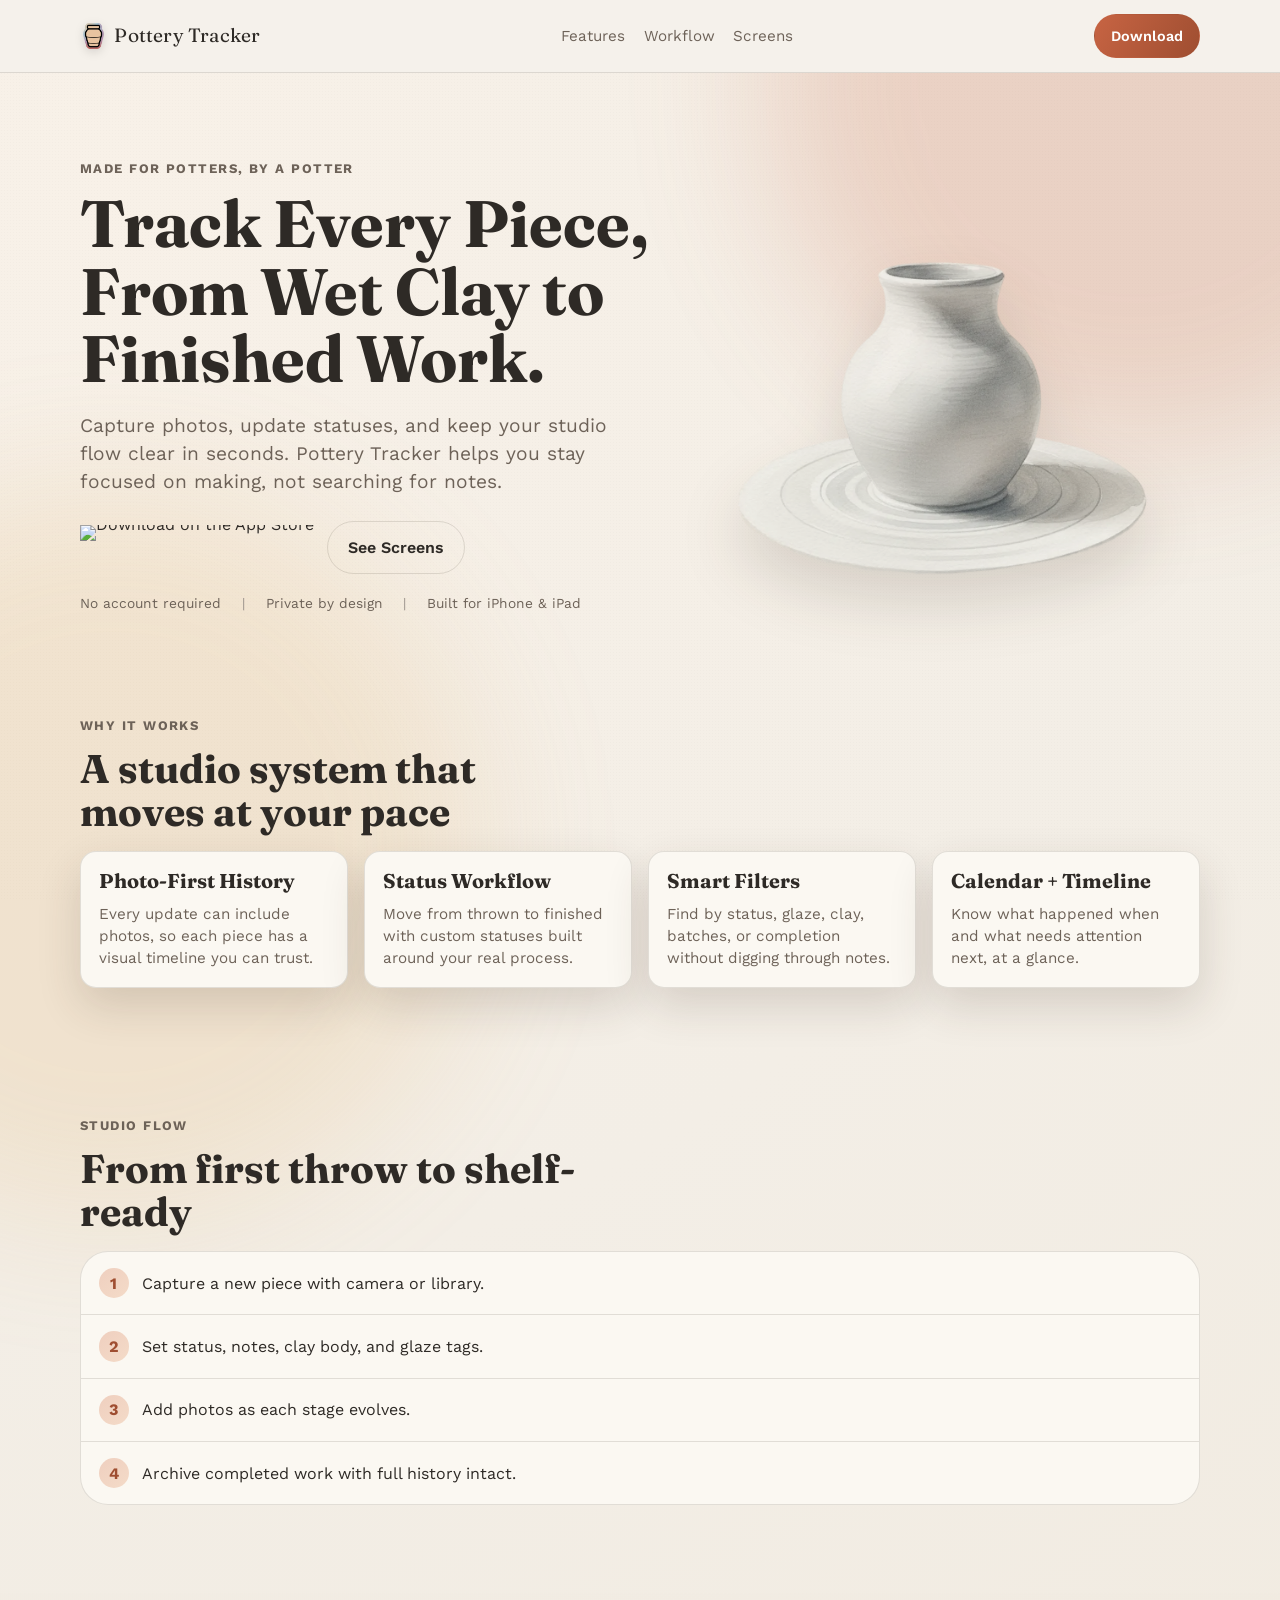
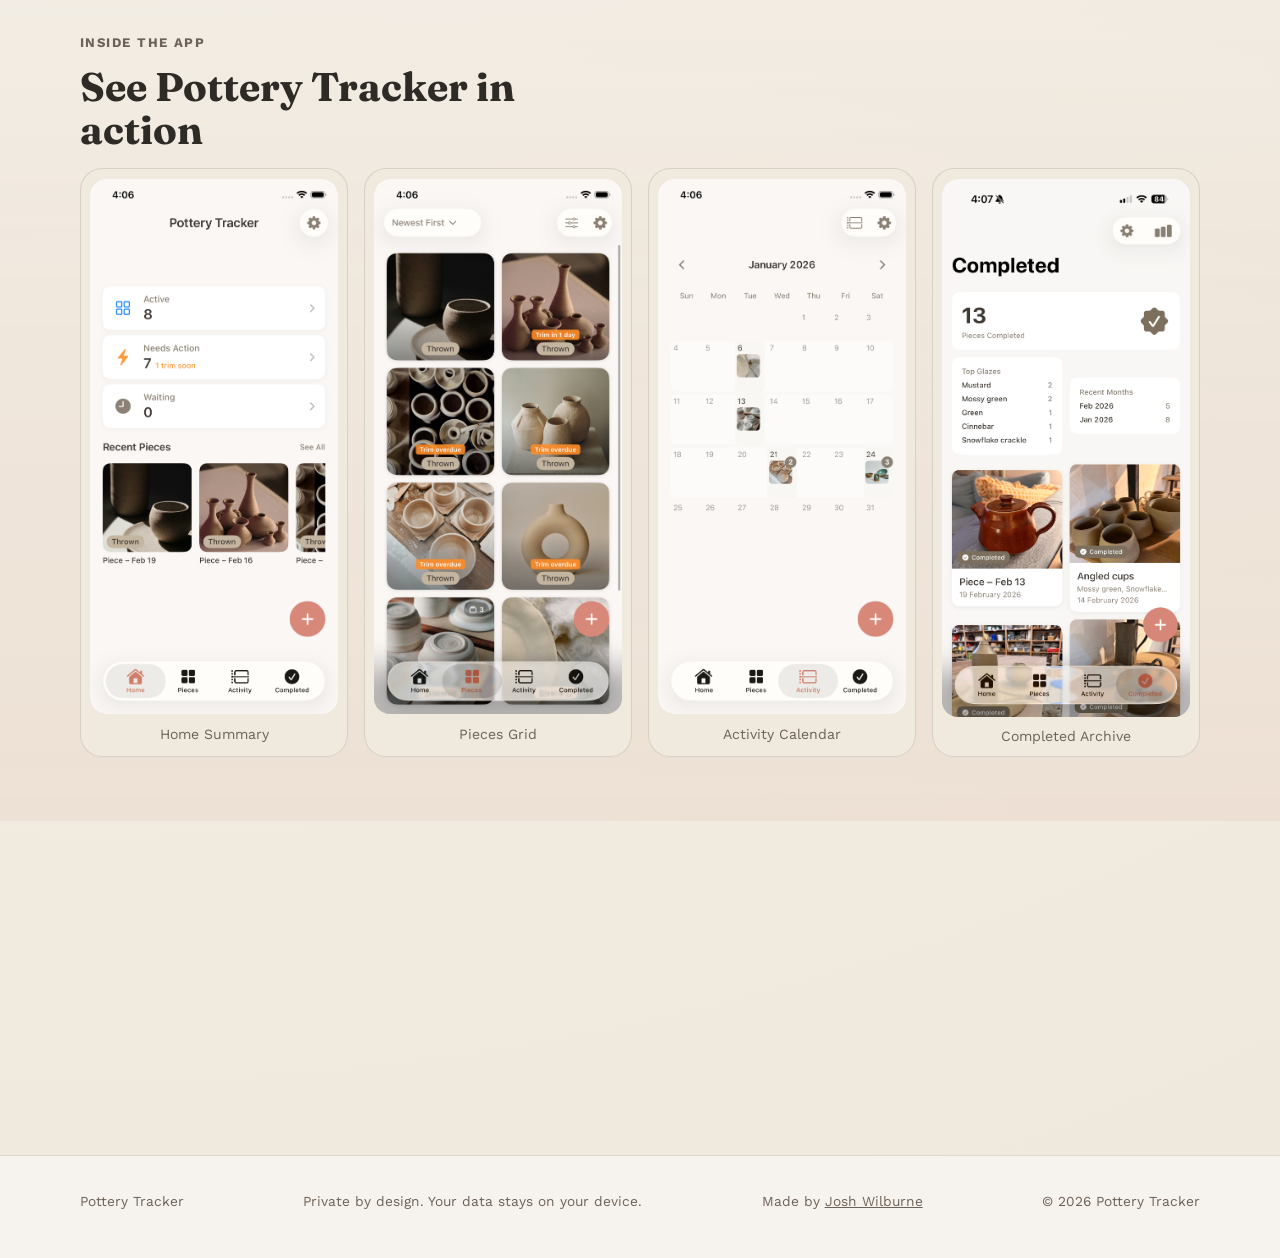
==== marketing/index.html @ 013b1732 "Update hero image to updated pottery header asset" ====
<!DOCTYPE html>
<html lang="en">
<head>
  <meta charset="UTF-8" />
  <meta name="viewport" content="width=device-width, initial-scale=1.0" />
  <meta name="description" content="Pottery Tracker helps ceramic artists track every piece from throw to finished with photos, statuses, and studio-ready organization." />
  <title>Pottery Tracker | The Ceramic Workflow App</title>
  <link rel="preconnect" href="https://fonts.googleapis.com" />
  <link rel="preconnect" href="https://fonts.gstatic.com" crossorigin />
  <link href="https://fonts.googleapis.com/css2?family=Fraunces:opsz,wght@9..144,500;9..144,700&family=Work+Sans:wght@400;500;600;700&display=swap" rel="stylesheet" />
  <link rel="stylesheet" href="styles.css" />
</head>
<body>
  <div class="bg-noise" aria-hidden="true"></div>
  <div class="bg-glow bg-glow-a" aria-hidden="true"></div>
  <div class="bg-glow bg-glow-b" aria-hidden="true"></div>

  <header class="site-header">
    <div class="container header-inner">
      <a href="#top" class="logo">
        <img src="logo.png" alt="Pottery Tracker logo" width="599" height="743" />
        <span>Pottery Tracker</span>
      </a>
      <nav class="header-nav" aria-label="Primary">
        <a href="#features">Features</a>
        <a href="#workflow">Workflow</a>
        <a href="#screens">Screens</a>
      </nav>
      <a href="https://apps.apple.com/us/app/pottery-tracker/id6758213839" class="btn btn-sm" target="_blank" rel="noopener">Download</a>
    </div>
  </header>

  <main id="top">
    <section class="hero container reveal">
      <div class="hero-layout">
        <div class="hero-copy-wrap">
          <p class="eyebrow">Made for potters, by a potter</p>
          <h1>Track Every Piece, From Wet Clay to Finished Work.</h1>
          <p class="hero-copy">
            Capture photos, update statuses, and keep your studio flow clear in seconds.
            Pottery Tracker helps you stay focused on making, not searching for notes.
          </p>
          <div class="hero-actions">
            <a href="https://apps.apple.com/us/app/pottery-tracker/id6758213839" class="app-store-link app-store-link-hero" target="_blank" rel="noopener" aria-label="Download on the App Store">
              <img class="app-store-badge" src="https://developer.apple.com/assets/elements/badges/download-on-the-app-store.svg" alt="Download on the App Store" />
            </a>
            <a href="#screens" class="btn btn-ghost">See Screens</a>
          </div>
          <div class="hero-pills" role="list" aria-label="Key benefits">
            <span role="listitem">No account required</span>
            <span role="listitem">Private by design</span>
            <span role="listitem">Built for iPhone & iPad</span>
          </div>
        </div>
        <figure class="hero-art" aria-hidden="true">
          <img src="pottery header image_updated@2x.png" alt="" width="1230" height="1104" />
        </figure>
      </div>
    </section>

    <section id="features" class="container section reveal">
      <div class="section-head">
        <p class="eyebrow">Why it works</p>
        <h2>A studio system that moves at your pace</h2>
      </div>
      <div class="feature-grid">
        <article class="card">
          <h3>Photo-First History</h3>
          <p>Every update can include photos, so each piece has a visual timeline you can trust.</p>
        </article>
        <article class="card">
          <h3>Status Workflow</h3>
          <p>Move from thrown to finished with custom statuses built around your real process.</p>
        </article>
        <article class="card">
          <h3>Smart Filters</h3>
          <p>Find by status, glaze, clay, batches, or completion without digging through notes.</p>
        </article>
        <article class="card">
          <h3>Calendar + Timeline</h3>
          <p>Know what happened when and what needs attention next, at a glance.</p>
        </article>
      </div>
    </section>

    <section id="workflow" class="container section reveal">
      <div class="section-head">
        <p class="eyebrow">Studio flow</p>
        <h2>From first throw to shelf-ready</h2>
      </div>
      <ol class="workflow" aria-label="Typical workflow stages">
        <li><span>1</span>Capture a new piece with camera or library.</li>
        <li><span>2</span>Set status, notes, clay body, and glaze tags.</li>
        <li><span>3</span>Add photos as each stage evolves.</li>
        <li><span>4</span>Archive completed work with full history intact.</li>
      </ol>
    </section>

    <section id="screens" class="section section-screens reveal">
      <div class="container">
        <div class="section-head">
          <p class="eyebrow">Inside the app</p>
          <h2>See Pottery Tracker in action</h2>
        </div>
        <div class="screen-grid">
          <figure class="screen-card">
            <img src="screenshots/screenshot-home-summary.png" alt="Home dashboard with active pieces, needs action, and recent pieces" width="390" height="844" onerror="this.src='screenshots/placeholder.svg';this.alt='Home summary screenshot placeholder';" />
            <figcaption>Home Summary</figcaption>
          </figure>
          <figure class="screen-card">
            <img src="screenshots/screenshot-pieces-grid.png" alt="Pieces gallery with sort controls, trim urgency labels, and status badges" width="390" height="844" onerror="this.src='screenshots/placeholder.svg';this.alt='Pieces grid screenshot placeholder';" />
            <figcaption>Pieces Grid</figcaption>
          </figure>
          <figure class="screen-card">
            <img src="screenshots/screenshot-activity-calendar.png" alt="Activity month calendar showing daily piece thumbnails and counts" width="390" height="844" onerror="this.src='screenshots/placeholder.svg';this.alt='Activity calendar screenshot placeholder';" />
            <figcaption>Activity Calendar</figcaption>
          </figure>
          <figure class="screen-card">
            <img src="screenshots/screenshot-completed-grid.png" alt="Completed tab with glaze stats and finished-piece archive grid" width="390" height="844" onerror="this.src='screenshots/placeholder.svg';this.alt='Completed grid screenshot placeholder';" />
            <figcaption>Completed Archive</figcaption>
          </figure>
        </div>
      </div>
    </section>

    <section class="container section cta reveal">
      <h2>Track your next studio visit with less stress.</h2>
      <p>Pottery Tracker keeps your process organized so your attention stays on making better work.</p>
      <a href="https://apps.apple.com/us/app/pottery-tracker/id6758213839" class="btn" target="_blank" rel="noopener">Download on the App Store</a>
    </section>
  </main>

  <footer class="site-footer">
    <div class="container footer-inner">
      <p>Pottery Tracker</p>
      <p>Private by design. Your data stays on your device.</p>
      <p>Made by <a href="https://josh.computer" target="_blank" rel="noopener">Josh Wilburne</a></p>
      <p>© <span id="year"></span> Pottery Tracker</p>
    </div>
  </footer>

  <script>
    document.getElementById("year").textContent = new Date().getFullYear();

    const observer = new IntersectionObserver((entries) => {
      entries.forEach((entry) => {
        if (entry.isIntersecting) {
          entry.target.classList.add("reveal-in");
          observer.unobserve(entry.target);
        }
      });
    }, { threshold: 0.15 });

    document.querySelectorAll(".reveal").forEach((el) => observer.observe(el));
  </script>
</body>
</html>
---- marketing/styles.css ----
:root {
  --bg: #f3eee6;
  --ink: #2e2a26;
  --ink-muted: #6d6258;
  --card: #fbf7f1;
  --line: rgba(68, 56, 45, 0.14);
  --brand: #c76443;
  --brand-deep: #9f4e31;
  --brand-soft: #efcfbf;
  --highlight: #dca95c;

  --radius-sm: 10px;
  --radius-md: 16px;
  --radius-lg: 28px;
  --shadow: 0 18px 44px rgba(62, 43, 29, 0.16);

  --font-head: "Fraunces", Georgia, serif;
  --font-body: "Work Sans", "Avenir Next", Avenir, sans-serif;
}

* {
  box-sizing: border-box;
}

html,
body {
  margin: 0;
  padding: 0;
}

body {
  font-family: var(--font-body);
  color: var(--ink);
  background: radial-gradient(circle at 8% 6%, #f8f1e8 0%, var(--bg) 38%, #efe8dc 100%);
  line-height: 1.45;
  overflow-x: hidden;
}

img {
  max-width: 100%;
  display: block;
}

a {
  color: inherit;
}

.container {
  width: min(1120px, calc(100% - 2.5rem));
  margin: 0 auto;
}

.bg-noise {
  position: fixed;
  inset: 0;
  pointer-events: none;
  opacity: 0.12;
  background-image: radial-gradient(rgba(31, 23, 16, 0.12) 0.6px, transparent 0.6px);
  background-size: 3px 3px;
  z-index: -3;
}

.bg-glow {
  position: fixed;
  width: 46rem;
  height: 46rem;
  border-radius: 999px;
  filter: blur(72px);
  opacity: 0.5;
  pointer-events: none;
  z-index: -2;
}

.bg-glow-a {
  top: -18rem;
  right: -14rem;
  background: color-mix(in srgb, var(--brand) 42%, transparent);
}

.bg-glow-b {
  bottom: -20rem;
  left: -16rem;
  background: color-mix(in srgb, var(--highlight) 35%, transparent);
}

.site-header {
  position: sticky;
  top: 0;
  z-index: 40;
  backdrop-filter: blur(8px);
  background: color-mix(in srgb, var(--bg) 80%, white 20%);
  border-bottom: 1px solid var(--line);
}

.header-inner {
  min-height: 4.5rem;
  display: flex;
  align-items: center;
  justify-content: space-between;
  gap: 1rem;
}

.logo {
  display: inline-flex;
  align-items: center;
  gap: 0.5rem;
  font-family: var(--font-head);
  font-size: 1.2rem;
  letter-spacing: 0.01em;
  text-decoration: none;
}

.logo img {
  width: 1.65rem;
  height: 1.65rem;
  object-fit: contain;
  filter: drop-shadow(0 3px 5px rgba(0, 0, 0, 0.12));
}

.logo span {
  line-height: 1;
}

.header-nav {
  display: flex;
  gap: 1.15rem;
  font-size: 0.95rem;
}

.header-nav a {
  text-decoration: none;
  color: var(--ink-muted);
}

.header-nav a:hover {
  color: var(--ink);
}

.btn {
  display: inline-flex;
  align-items: center;
  justify-content: center;
  padding: 0.88rem 1.25rem;
  border-radius: 999px;
  border: 1px solid transparent;
  background: linear-gradient(120deg, var(--brand) 0%, var(--brand-deep) 100%);
  color: #fff;
  text-decoration: none;
  font-weight: 600;
  transition: transform 0.2s ease, box-shadow 0.2s ease;
}

.btn:hover {
  transform: translateY(-2px);
  box-shadow: 0 12px 28px rgba(101, 46, 24, 0.3);
}

.btn-sm {
  padding: 0.64rem 1rem;
  font-size: 0.9rem;
}

.btn-ghost {
  background: transparent;
  color: var(--ink);
  border-color: var(--line);
}

.app-store-link {
  display: inline-flex;
  align-items: center;
  text-decoration: none;
  line-height: 0;
  transition: transform 0.2s ease;
}

.app-store-badge {
  display: block;
  width: auto;
  height: 46px;
}

.app-store-link-header .app-store-badge {
  height: 40px;
}

.app-store-link:hover {
  transform: translateY(-1px);
}

.hero {
  padding: 5rem 0 2rem;
}

.hero-layout {
  display: grid;
  grid-template-columns: minmax(0, 1fr) minmax(320px, 520px);
  gap: 2rem;
  align-items: center;
}

.hero-copy-wrap {
  min-width: 0;
}

.eyebrow {
  font-size: 0.82rem;
  font-weight: 700;
  letter-spacing: 0.11em;
  text-transform: uppercase;
  color: var(--ink-muted);
  margin: 0 0 0.75rem;
}

h1,
h2,
h3 {
  margin: 0;
}

.hero h1 {
  font-family: var(--font-head);
  font-size: clamp(2.2rem, 6vw, 4.1rem);
  line-height: 1.03;
  max-width: 16ch;
}

.hero-copy {
  margin: 1.2rem 0 0;
  max-width: 52ch;
  color: var(--ink-muted);
  font-size: clamp(1rem, 2.1vw, 1.2rem);
}

.hero-actions {
  display: flex;
  flex-wrap: wrap;
  gap: 0.8rem;
  margin-top: 1.6rem;
}

.hero-pills {
  display: flex;
  flex-wrap: wrap;
  gap: 1.3rem;
  margin-top: 1.2rem;
}

.hero-pills span {
  font-size: 0.86rem;
  color: var(--ink-muted);
  padding: 0;
}

.hero-pills span + span::before {
  content: "|";
  margin-right: 1.3rem;
  color: color-mix(in srgb, var(--ink-muted) 70%, white 30%);
}

.hero-art {
  margin: 0;
  display: grid;
  justify-items: end;
}

.hero-art img {
  width: 100%;
  max-width: 520px;
  height: auto;
  object-fit: contain;
  filter: drop-shadow(0 30px 30px rgba(43, 30, 20, 0.16));
}

.section {
  padding: 4rem 0;
}

.section-head {
  margin-bottom: 1.1rem;
}

.section-head h2 {
  font-family: var(--font-head);
  font-size: clamp(1.8rem, 4.7vw, 2.5rem);
  line-height: 1.08;
  max-width: 18ch;
}

.feature-grid {
  display: grid;
  grid-template-columns: repeat(4, minmax(0, 1fr));
  gap: 1rem;
}

.card {
  background: color-mix(in srgb, var(--card) 92%, white 8%);
  border: 1px solid var(--line);
  border-radius: var(--radius-md);
  padding: 1.1rem;
  box-shadow: var(--shadow);
  transition: transform 0.22s ease;
}

.card:hover {
  transform: translateY(-4px);
}

.card h3 {
  font-family: var(--font-head);
  font-size: 1.25rem;
  line-height: 1.2;
}

.card p {
  color: var(--ink-muted);
  margin: 0.62rem 0 0;
  font-size: 0.95rem;
}

.workflow {
  list-style: none;
  margin: 0;
  padding: 0;
  border: 1px solid var(--line);
  border-radius: var(--radius-lg);
  overflow: hidden;
  background: color-mix(in srgb, var(--card) 90%, white 10%);
}

.workflow li {
  display: flex;
  align-items: center;
  gap: 0.8rem;
  padding: 1rem 1.1rem;
  font-size: 1rem;
  border-bottom: 1px solid var(--line);
}

.workflow li:last-child {
  border-bottom: 0;
}

.workflow span {
  width: 1.9rem;
  height: 1.9rem;
  border-radius: 999px;
  display: grid;
  place-items: center;
  font-weight: 700;
  background: linear-gradient(140deg, var(--brand-soft), #f4dbc8);
  color: var(--brand-deep);
  flex: 0 0 auto;
}

.section-screens {
  background: linear-gradient(180deg, transparent 0%, rgba(199, 100, 67, 0.07) 100%);
}

.screen-grid {
  display: grid;
  grid-template-columns: repeat(4, minmax(0, 1fr));
  gap: 1rem;
}

.screen-card {
  margin: 0;
  border: 1px solid var(--line);
  border-radius: 22px;
  padding: 0.58rem;
  background: #efe9de;
}

.screen-card img {
  border-radius: 16px;
  width: 100%;
  height: auto;
  aspect-ratio: auto;
  object-fit: contain;
  background: #ddd2c3;
}

.screen-card figcaption {
  text-align: center;
  margin-top: 0.6rem;
  color: var(--ink-muted);
  font-size: 0.88rem;
}

.cta {
  text-align: center;
  padding-bottom: 5rem;
}

.cta h2 {
  font-family: var(--font-head);
  font-size: clamp(1.9rem, 4.6vw, 3rem);
  line-height: 1.08;
}

.cta p {
  max-width: 56ch;
  margin: 1rem auto 1.4rem;
  color: var(--ink-muted);
}

.site-footer {
  border-top: 1px solid var(--line);
  padding: 1.4rem 0 2rem;
  background: color-mix(in srgb, var(--bg) 74%, white 26%);
}

.footer-inner {
  display: flex;
  flex-wrap: wrap;
  gap: 0.8rem 1.4rem;
  justify-content: space-between;
  font-size: 0.86rem;
  color: var(--ink-muted);
}

.reveal {
  opacity: 0;
  transform: translateY(24px);
  transition: opacity 0.7s ease, transform 0.7s ease;
}

.reveal.reveal-in {
  opacity: 1;
  transform: translateY(0);
}

@media (max-width: 980px) {
  .hero-layout {
    grid-template-columns: 1fr;
    gap: 1.25rem;
  }

  .hero-art {
    justify-items: center;
  }

  .hero-art img {
    max-width: 380px;
  }

  .feature-grid,
  .screen-grid {
    grid-template-columns: repeat(2, minmax(0, 1fr));
  }
}

@media (max-width: 720px) {
  .container {
    width: min(1120px, calc(100% - 1.5rem));
  }

  .header-nav {
    display: none;
  }

  .logo {
    font-size: 1.05rem;
    gap: 0.42rem;
  }

  .logo img {
    width: 1.45rem;
    height: 1.45rem;
  }

  .app-store-link-header .app-store-badge {
    height: 36px;
  }

  .hero {
    padding-top: 3.1rem;
  }

  .section {
    padding: 3.2rem 0;
  }

  .feature-grid,
  .screen-grid {
    grid-template-columns: 1fr;
  }

  .screen-card {
    max-width: 320px;
    margin: 0 auto;
  }

  .footer-inner {
    flex-direction: column;
    gap: 0.3rem;
  }
}

@media (prefers-reduced-motion: reduce) {
  .reveal,
  .btn,
  .card {
    transition: none;
    transform: none;
  }
}
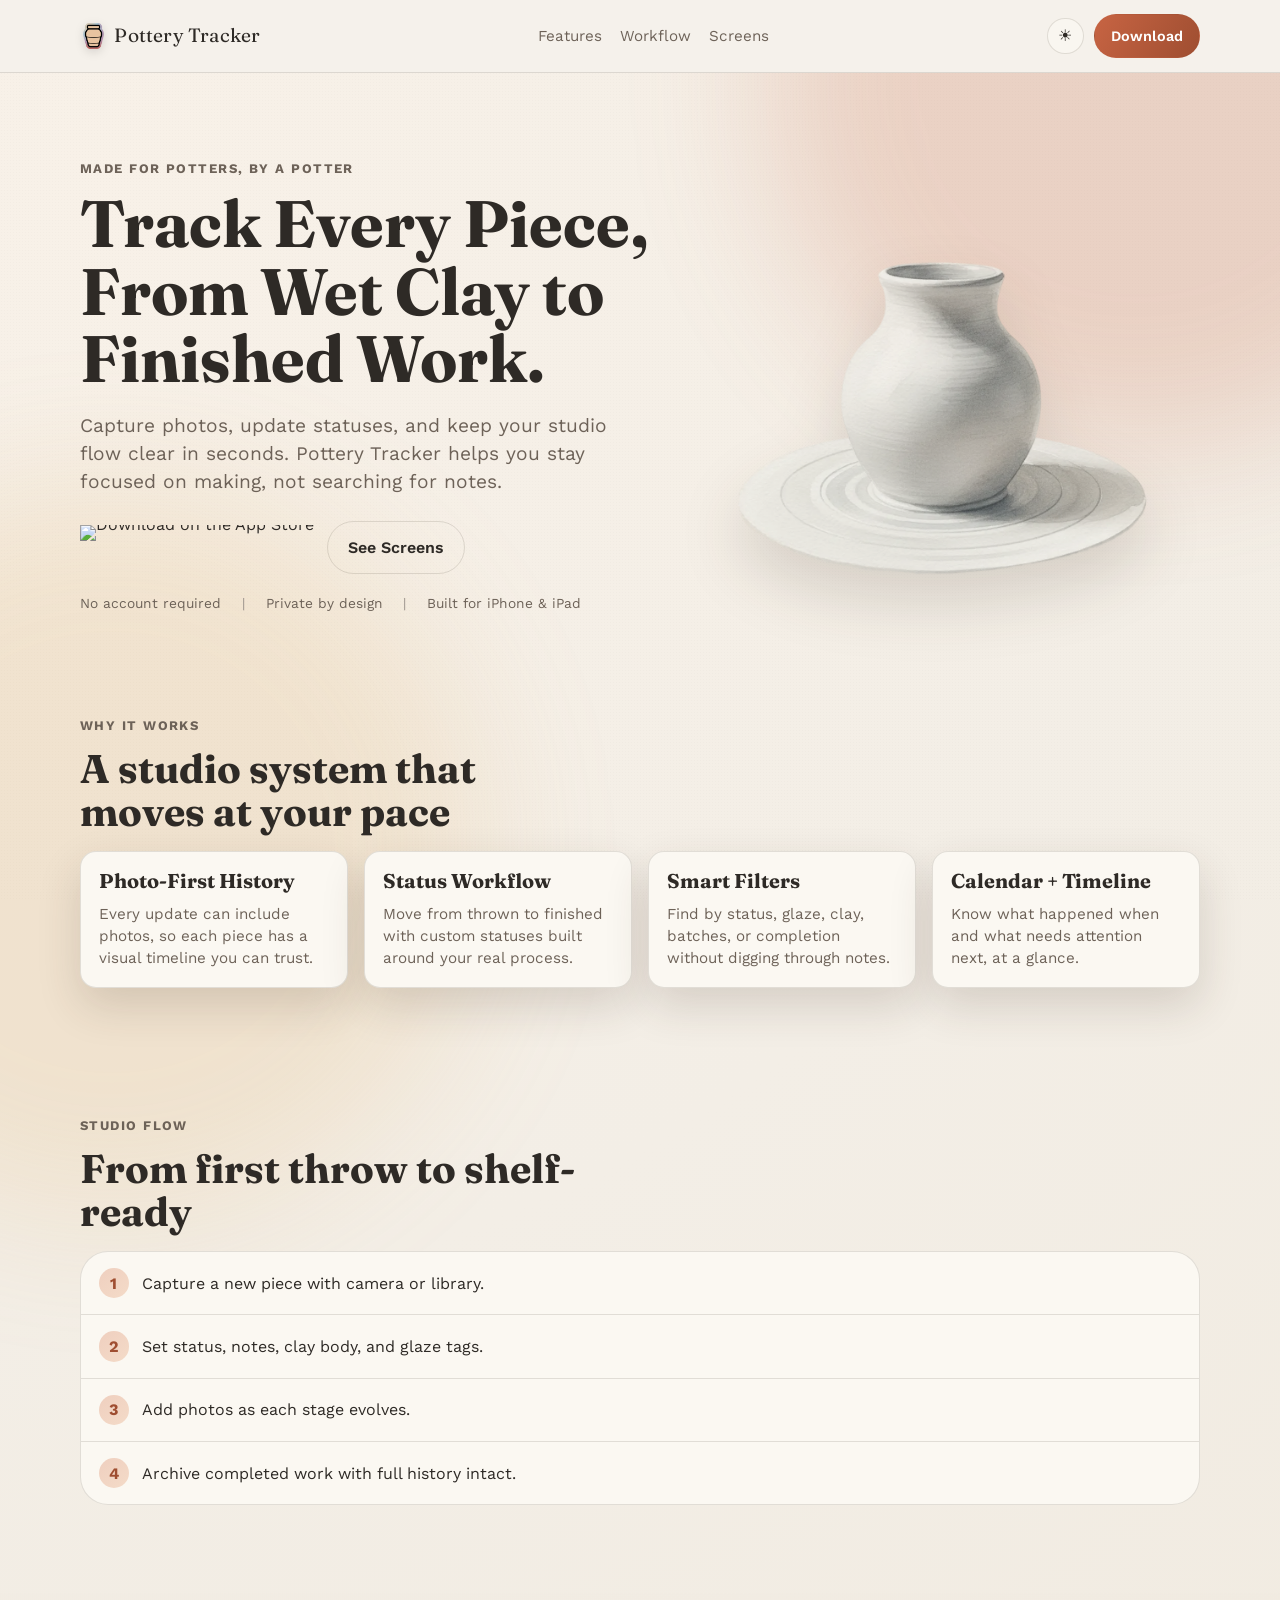
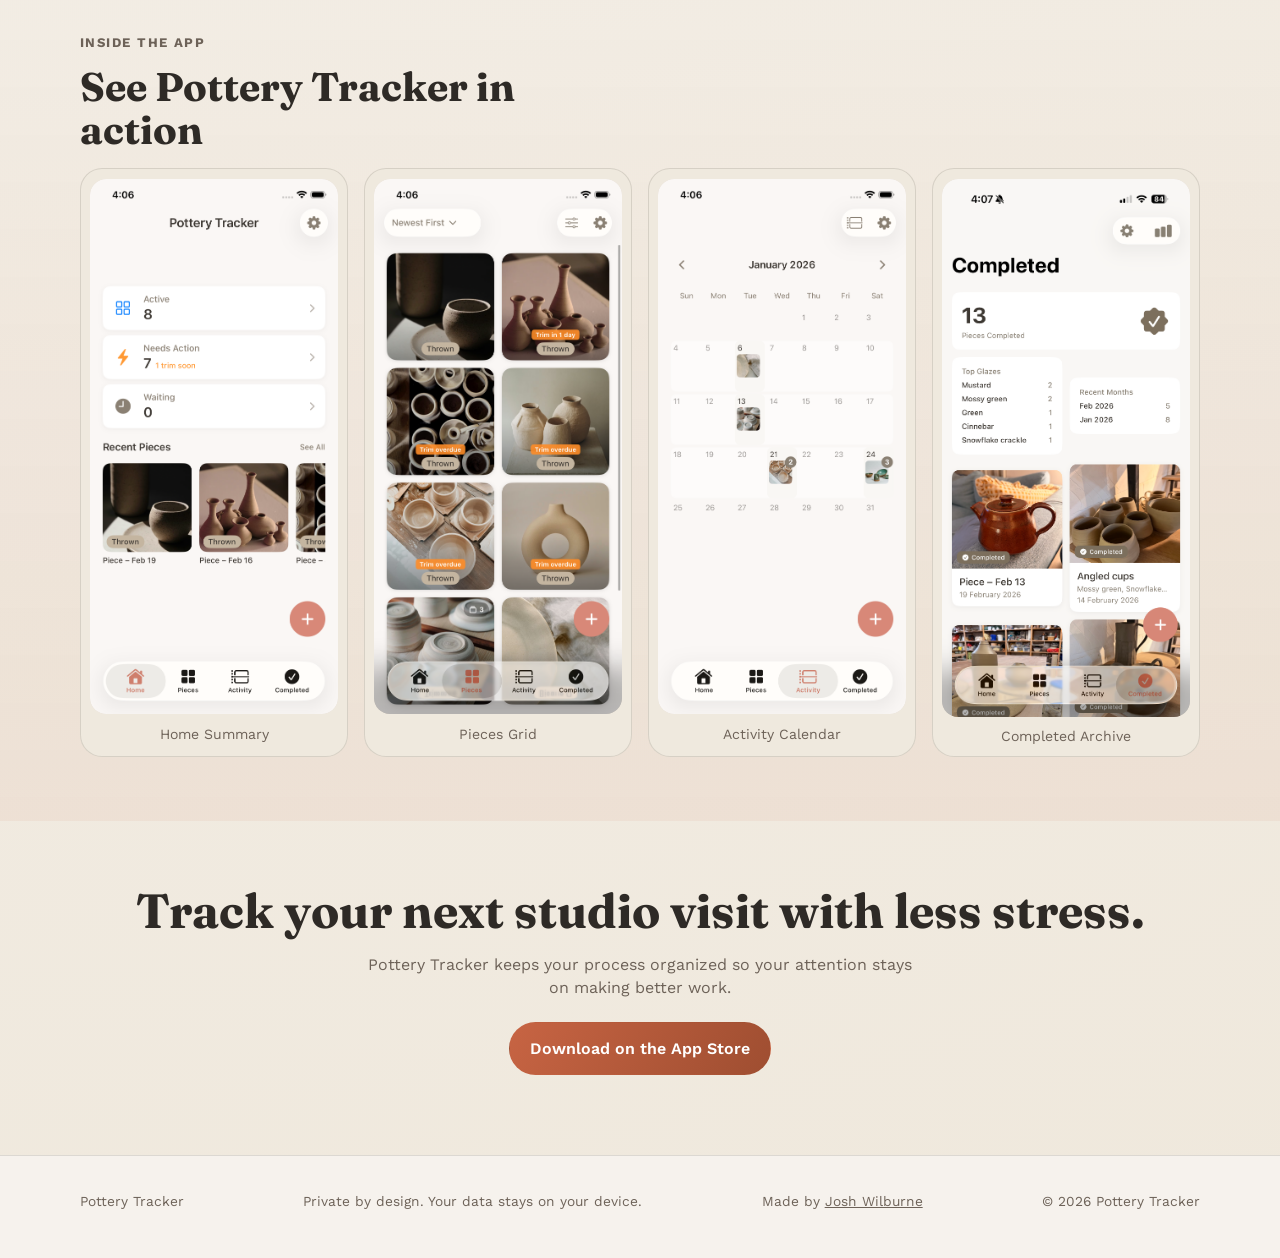
==== commit 62759be6: "Refine theme toggle and animate theme transitions" ====
--- a/marketing/index.html
+++ b/marketing/index.html
@@ -26,7 +26,12 @@
         <a href="#workflow">Workflow</a>
         <a href="#screens">Screens</a>
       </nav>
-      <a href="https://apps.apple.com/us/app/pottery-tracker/id6758213839" class="btn btn-sm" target="_blank" rel="noopener">Download</a>
+      <div class="header-cta">
+        <button id="theme-toggle" class="theme-toggle" type="button" aria-label="Toggle color theme" aria-pressed="false">
+          <span class="theme-toggle-icon" aria-hidden="true">◐</span>
+        </button>
+        <a href="https://apps.apple.com/us/app/pottery-tracker/id6758213839" class="btn btn-sm" target="_blank" rel="noopener">Download</a>
+      </div>
     </div>
   </header>
 
@@ -53,7 +58,7 @@
           </div>
         </div>
         <figure class="hero-art" aria-hidden="true">
-          <img src="pottery header image_updated@2x.png" alt="" width="1230" height="1104" />
+          <img id="hero-image" src="pottery header image_updated@2x.png" data-light-src="pottery header image_updated@2x.png" data-dark-src="dark mode pottery header image_updated@2x.png" alt="" width="1230" height="1104" />
         </figure>
       </div>
     </section>
@@ -140,6 +145,70 @@
   </footer>
 
   <script>
+    const THEME_STORAGE_KEY = "pottery-theme";
+    const root = document.documentElement;
+    const themeToggle = document.getElementById("theme-toggle");
+    const themeToggleIcon = themeToggle?.querySelector(".theme-toggle-icon");
+    const heroImage = document.getElementById("hero-image");
+    const mediaDark = window.matchMedia("(prefers-color-scheme: dark)");
+
+    const getStoredTheme = () => localStorage.getItem(THEME_STORAGE_KEY);
+    const getSystemTheme = () => (mediaDark.matches ? "dark" : "light");
+    const getActiveTheme = () => root.dataset.theme || getSystemTheme();
+
+    const syncHeroImage = (theme) => {
+      if (!heroImage) return;
+      const nextSrc = theme === "dark" ? heroImage.dataset.darkSrc : heroImage.dataset.lightSrc;
+      if (nextSrc && heroImage.getAttribute("src") !== nextSrc) {
+        heroImage.setAttribute("src", nextSrc);
+      }
+    };
+
+    const syncThemeUI = (theme) => {
+      if (!themeToggle || !themeToggleIcon) return;
+      const isDark = theme === "dark";
+      themeToggle.setAttribute("aria-pressed", String(isDark));
+      themeToggle.setAttribute("aria-label", isDark ? "Switch to light mode" : "Switch to dark mode");
+      themeToggleIcon.textContent = isDark ? "☾" : "☀";
+    };
+
+    const animateThemeTransition = () => {
+      root.classList.add("theme-transition");
+      window.setTimeout(() => root.classList.remove("theme-transition"), 420);
+    };
+
+    const applyTheme = (theme) => {
+      if (theme === "dark" || theme === "light") {
+        root.dataset.theme = theme;
+      } else {
+        delete root.dataset.theme;
+      }
+      const active = getActiveTheme();
+      syncThemeUI(active);
+      syncHeroImage(active);
+    };
+
+    applyTheme(getStoredTheme());
+
+    const handleSystemThemeChange = () => {
+      if (!getStoredTheme()) {
+        applyTheme(null);
+      }
+    };
+
+    if (typeof mediaDark.addEventListener === "function") {
+      mediaDark.addEventListener("change", handleSystemThemeChange);
+    } else if (typeof mediaDark.addListener === "function") {
+      mediaDark.addListener(handleSystemThemeChange);
+    }
+
+    themeToggle?.addEventListener("click", () => {
+      const nextTheme = getActiveTheme() === "dark" ? "light" : "dark";
+      animateThemeTransition();
+      localStorage.setItem(THEME_STORAGE_KEY, nextTheme);
+      applyTheme(nextTheme);
+    });
+
     document.getElementById("year").textContent = new Date().getFullYear();
 
     const observer = new IntersectionObserver((entries) => {
--- a/marketing/styles.css
+++ b/marketing/styles.css
@@ -1,4 +1,5 @@
 :root {
+  color-scheme: light;
   --bg: #f3eee6;
   --ink: #2e2a26;
   --ink-muted: #6d6258;
@@ -134,6 +135,37 @@
 
 .header-nav a:hover {
   color: var(--ink);
+}
+
+.header-cta {
+  display: inline-flex;
+  align-items: center;
+  gap: 0.65rem;
+}
+
+.theme-toggle {
+  display: inline-flex;
+  align-items: center;
+  justify-content: center;
+  border: 1px solid var(--line);
+  background: color-mix(in srgb, var(--card) 82%, transparent);
+  color: var(--ink);
+  border-radius: 999px;
+  width: 2.3rem;
+  height: 2.3rem;
+  padding: 0;
+  font: inherit;
+  font-size: 0.86rem;
+  cursor: pointer;
+}
+
+.theme-toggle-icon {
+  line-height: 1;
+  font-size: 1.02rem;
+}
+
+.theme-toggle:hover {
+  transform: translateY(-1px);
 }
 
 .btn {
@@ -430,6 +462,147 @@
   transform: translateY(0);
 }
 
+html.theme-transition *,
+html.theme-transition *::before,
+html.theme-transition *::after {
+  transition:
+    background-color 320ms ease,
+    color 320ms ease,
+    border-color 320ms ease,
+    box-shadow 320ms ease,
+    filter 320ms ease;
+}
+
+html[data-theme="dark"] {
+  color-scheme: dark;
+  --bg: #17130f;
+  --ink: #f0e9df;
+  --ink-muted: #c0b3a3;
+  --card: #201a15;
+  --line: rgba(245, 229, 208, 0.14);
+  --brand: #cc7757;
+  --brand-deep: #9f583e;
+  --brand-soft: #4b3127;
+  --highlight: #c2934b;
+  --shadow: 0 22px 48px rgba(0, 0, 0, 0.45);
+}
+
+html[data-theme="dark"] body {
+  background: radial-gradient(circle at 8% 6%, #241d16 0%, var(--bg) 45%, #120f0c 100%);
+}
+
+html[data-theme="dark"] .bg-noise {
+  opacity: 0.08;
+  background-image: radial-gradient(rgba(242, 227, 207, 0.12) 0.6px, transparent 0.6px);
+}
+
+html[data-theme="dark"] .site-header {
+  background: color-mix(in srgb, var(--bg) 88%, black 12%);
+}
+
+html[data-theme="dark"] .theme-toggle {
+  background: color-mix(in srgb, var(--card) 84%, black 16%);
+}
+
+html[data-theme="dark"] .btn-ghost {
+  color: var(--ink);
+  background: color-mix(in srgb, var(--card) 78%, transparent);
+}
+
+html[data-theme="dark"] .hero-art img {
+  filter: drop-shadow(0 28px 34px rgba(0, 0, 0, 0.52));
+}
+
+html[data-theme="dark"] .card {
+  background: color-mix(in srgb, var(--card) 92%, black 8%);
+}
+
+html[data-theme="dark"] .workflow {
+  background: color-mix(in srgb, var(--card) 90%, black 10%);
+}
+
+html[data-theme="dark"] .section-screens {
+  background: linear-gradient(180deg, transparent 0%, rgba(204, 119, 87, 0.16) 100%);
+}
+
+html[data-theme="dark"] .screen-card {
+  background: #251e18;
+}
+
+html[data-theme="dark"] .screen-card img {
+  background: #372d24;
+}
+
+html[data-theme="dark"] .site-footer {
+  background: color-mix(in srgb, var(--bg) 82%, black 18%);
+}
+
+@media (prefers-color-scheme: dark) {
+  html:not([data-theme="light"]) {
+    color-scheme: dark;
+    --bg: #17130f;
+    --ink: #f0e9df;
+    --ink-muted: #c0b3a3;
+    --card: #201a15;
+    --line: rgba(245, 229, 208, 0.14);
+    --brand: #cc7757;
+    --brand-deep: #9f583e;
+    --brand-soft: #4b3127;
+    --highlight: #c2934b;
+    --shadow: 0 22px 48px rgba(0, 0, 0, 0.45);
+  }
+
+  html:not([data-theme="light"]) body {
+    background: radial-gradient(circle at 8% 6%, #241d16 0%, var(--bg) 45%, #120f0c 100%);
+  }
+
+  html:not([data-theme="light"]) .bg-noise {
+    opacity: 0.08;
+    background-image: radial-gradient(rgba(242, 227, 207, 0.12) 0.6px, transparent 0.6px);
+  }
+
+  html:not([data-theme="light"]) .site-header {
+    background: color-mix(in srgb, var(--bg) 88%, black 12%);
+  }
+
+  html:not([data-theme="light"]) .theme-toggle {
+    background: color-mix(in srgb, var(--card) 84%, black 16%);
+  }
+
+  html:not([data-theme="light"]) .btn-ghost {
+    color: var(--ink);
+    background: color-mix(in srgb, var(--card) 78%, transparent);
+  }
+
+  html:not([data-theme="light"]) .hero-art img {
+    filter: drop-shadow(0 28px 34px rgba(0, 0, 0, 0.52));
+  }
+
+  html:not([data-theme="light"]) .card {
+    background: color-mix(in srgb, var(--card) 92%, black 8%);
+  }
+
+  html:not([data-theme="light"]) .workflow {
+    background: color-mix(in srgb, var(--card) 90%, black 10%);
+  }
+
+  html:not([data-theme="light"]) .section-screens {
+    background: linear-gradient(180deg, transparent 0%, rgba(204, 119, 87, 0.16) 100%);
+  }
+
+  html:not([data-theme="light"]) .screen-card {
+    background: #251e18;
+  }
+
+  html:not([data-theme="light"]) .screen-card img {
+    background: #372d24;
+  }
+
+  html:not([data-theme="light"]) .site-footer {
+    background: color-mix(in srgb, var(--bg) 82%, black 18%);
+  }
+}
+
 @media (max-width: 980px) {
   .hero-layout {
     grid-template-columns: 1fr;
@@ -471,6 +644,15 @@
 
   .app-store-link-header .app-store-badge {
     height: 36px;
+  }
+
+  .header-cta {
+    gap: 0.4rem;
+  }
+
+  .theme-toggle {
+    width: 2.15rem;
+    height: 2.15rem;
   }
 
   .hero {
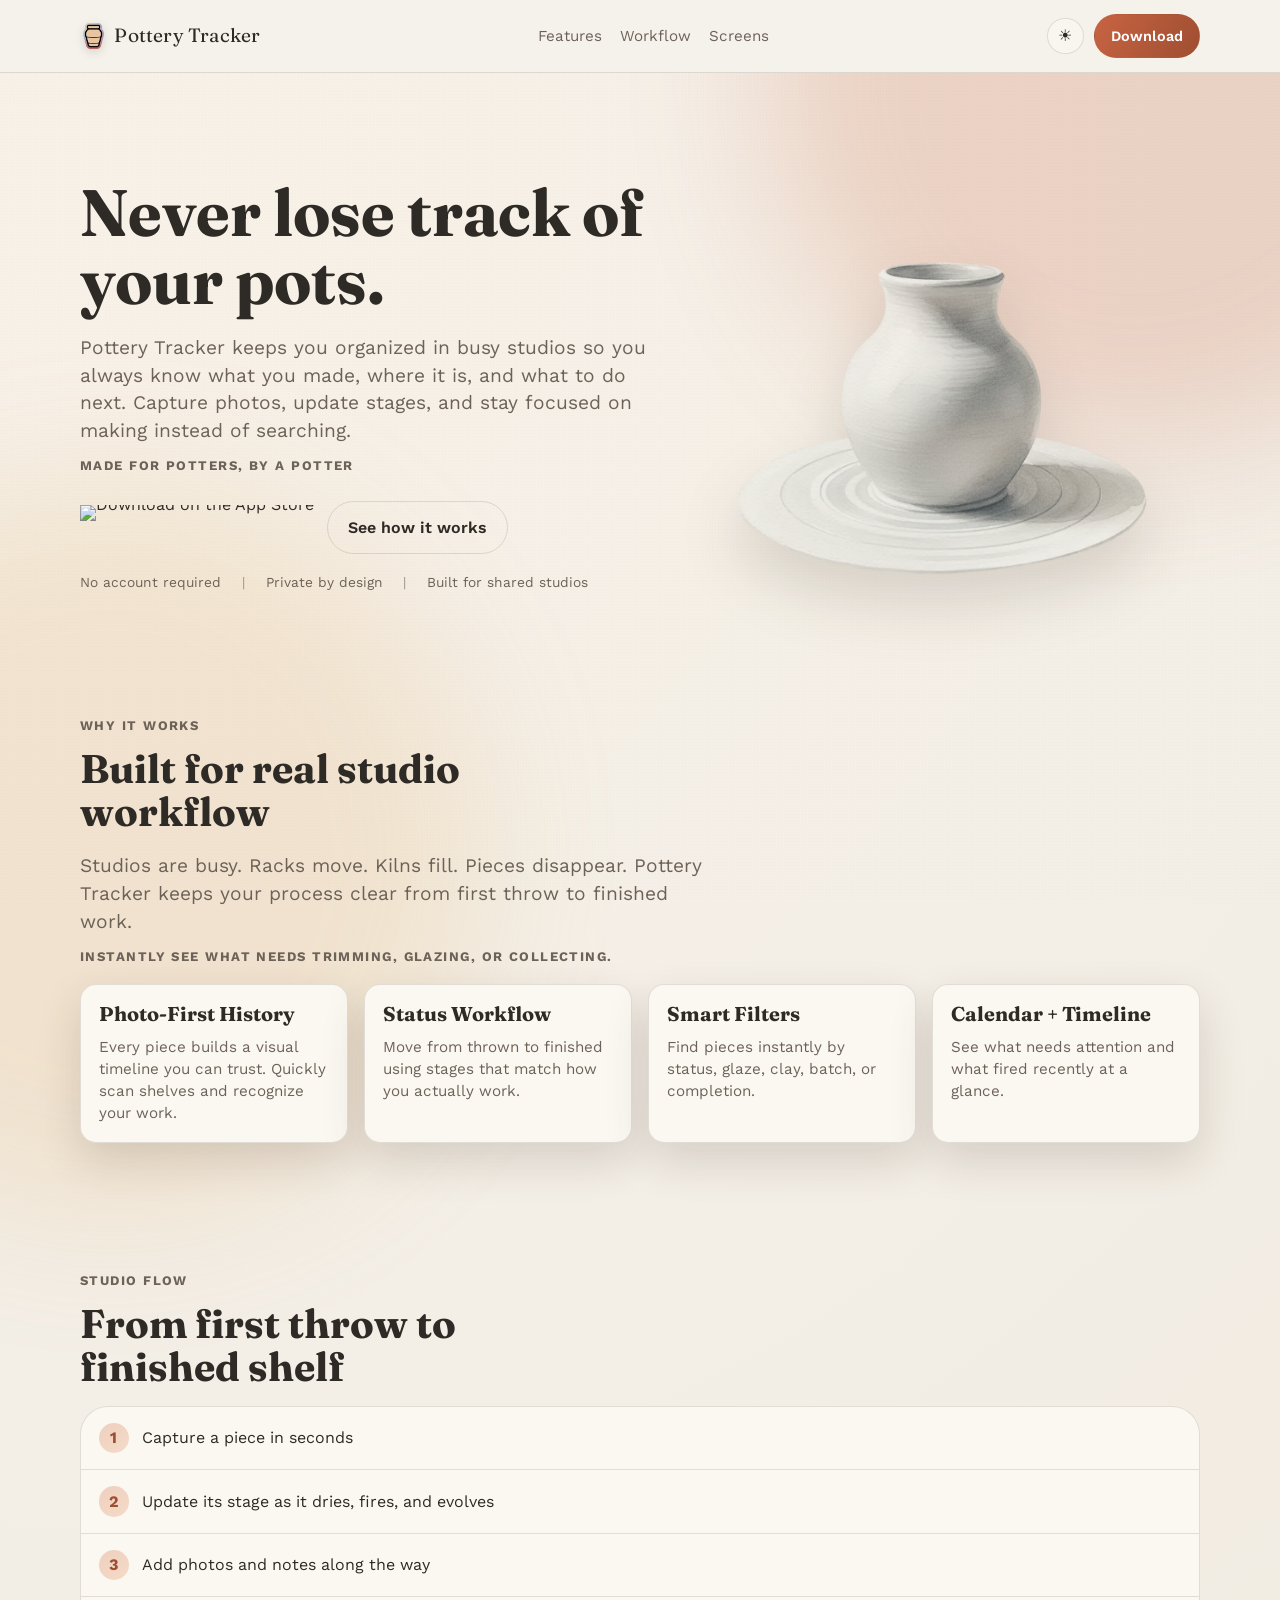
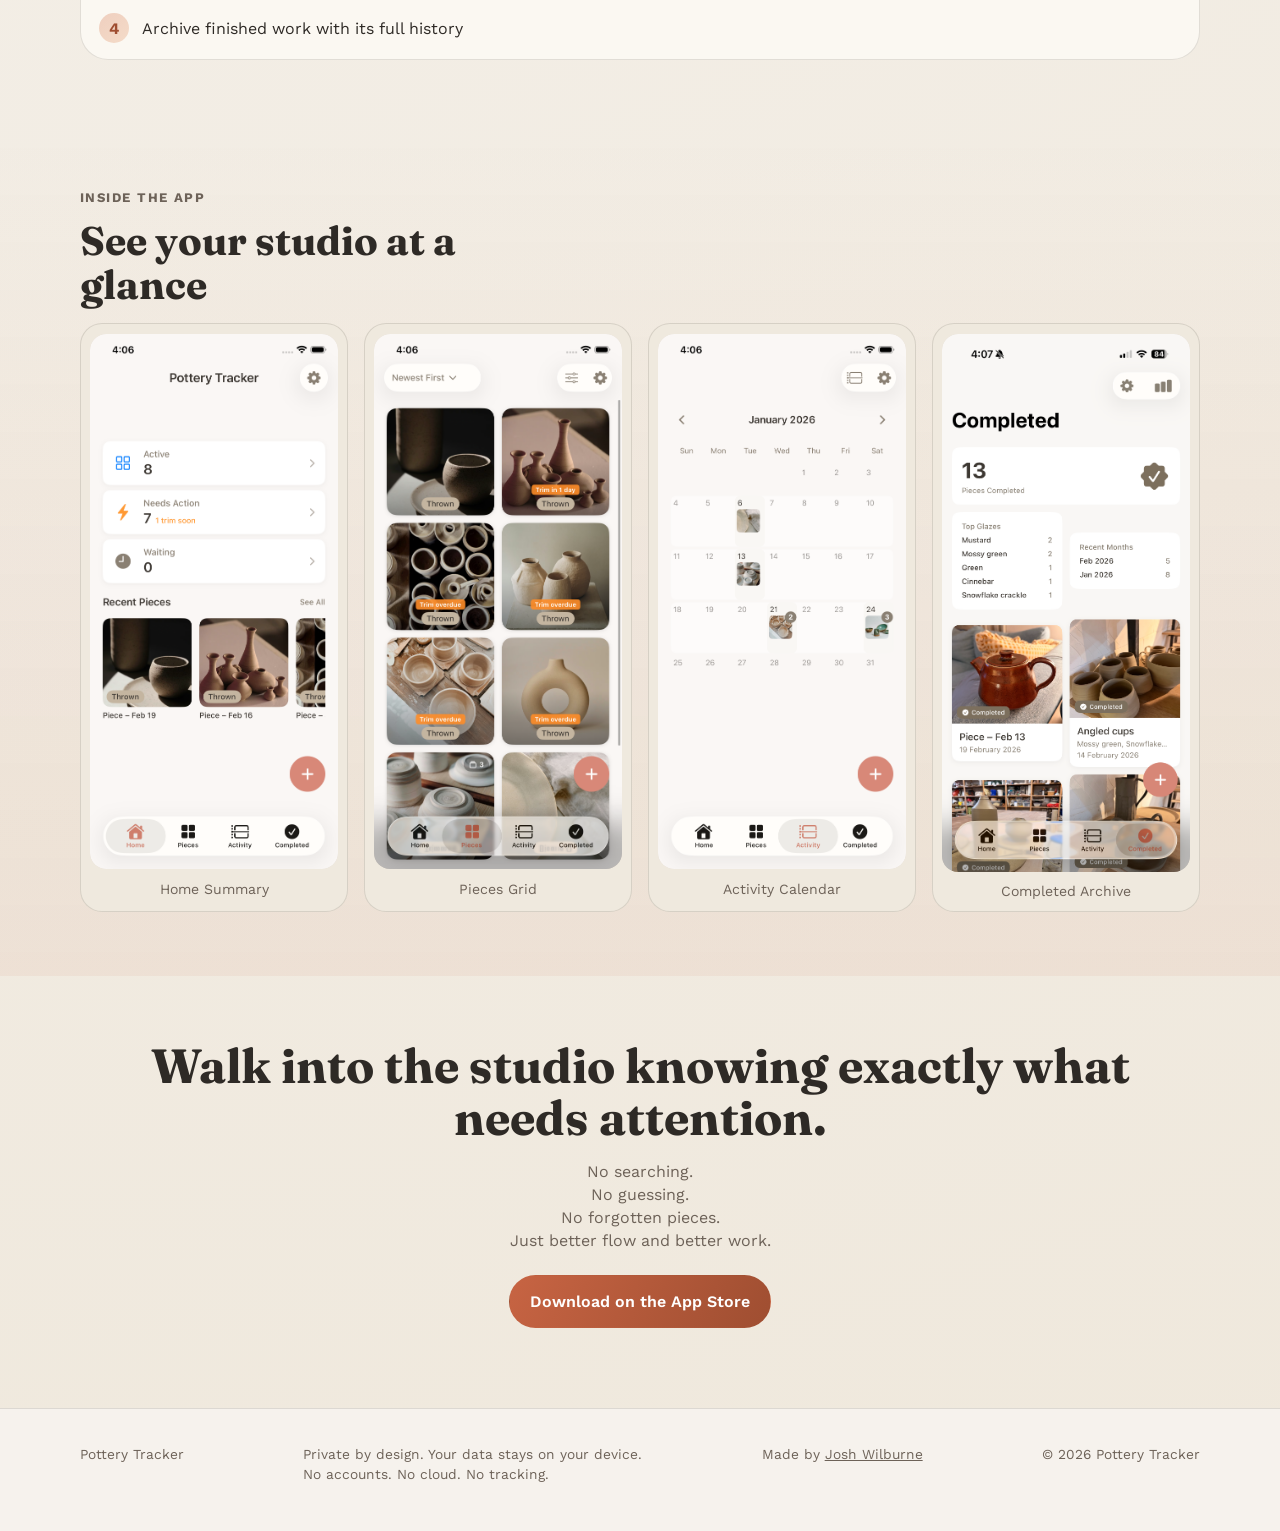
==== commit 4a56a576: "Refresh marketing copy and spacing updates" ====
--- a/marketing/index.html
+++ b/marketing/index.html
@@ -3,7 +3,7 @@
 <head>
   <meta charset="UTF-8" />
   <meta name="viewport" content="width=device-width, initial-scale=1.0" />
-  <meta name="description" content="Pottery Tracker helps ceramic artists track every piece from throw to finished with photos, statuses, and studio-ready organization." />
+  <meta name="description" content="Pottery Tracker keeps you organized in busy shared studios so you always know what you made, where it is, and what to do next." />
   <title>Pottery Tracker | The Ceramic Workflow App</title>
   <link rel="preconnect" href="https://fonts.googleapis.com" />
   <link rel="preconnect" href="https://fonts.gstatic.com" crossorigin />
@@ -39,22 +39,22 @@
     <section class="hero container reveal">
       <div class="hero-layout">
         <div class="hero-copy-wrap">
-          <p class="eyebrow">Made for potters, by a potter</p>
-          <h1>Track Every Piece, From Wet Clay to Finished Work.</h1>
+          <h1>Never lose track of your pots.</h1>
           <p class="hero-copy">
-            Capture photos, update statuses, and keep your studio flow clear in seconds.
-            Pottery Tracker helps you stay focused on making, not searching for notes.
+            Pottery Tracker keeps you organized in busy studios so you always know what you made, where it is, and what to do next.
+            Capture photos, update stages, and stay focused on making instead of searching.
           </p>
+          <p class="eyebrow eyebrow-spaced-top">Made for potters, by a potter</p>
           <div class="hero-actions">
             <a href="https://apps.apple.com/us/app/pottery-tracker/id6758213839" class="app-store-link app-store-link-hero" target="_blank" rel="noopener" aria-label="Download on the App Store">
               <img class="app-store-badge" src="https://developer.apple.com/assets/elements/badges/download-on-the-app-store.svg" alt="Download on the App Store" />
             </a>
-            <a href="#screens" class="btn btn-ghost">See Screens</a>
+            <a href="#workflow" class="btn btn-ghost">See how it works</a>
           </div>
           <div class="hero-pills" role="list" aria-label="Key benefits">
             <span role="listitem">No account required</span>
             <span role="listitem">Private by design</span>
-            <span role="listitem">Built for iPhone & iPad</span>
+            <span role="listitem">Built for shared studios</span>
           </div>
         </div>
         <figure class="hero-art" aria-hidden="true">
@@ -66,24 +66,26 @@
     <section id="features" class="container section reveal">
       <div class="section-head">
         <p class="eyebrow">Why it works</p>
-        <h2>A studio system that moves at your pace</h2>
+        <h2>Built for real studio workflow</h2>
+        <p class="hero-copy">Studios are busy. Racks move. Kilns fill. Pieces disappear. Pottery Tracker keeps your process clear from first throw to finished work.</p>
+        <p class="eyebrow eyebrow-spaced-top">Instantly see what needs trimming, glazing, or collecting.</p>
       </div>
       <div class="feature-grid">
         <article class="card">
           <h3>Photo-First History</h3>
-          <p>Every update can include photos, so each piece has a visual timeline you can trust.</p>
+          <p>Every piece builds a visual timeline you can trust. Quickly scan shelves and recognize your work.</p>
         </article>
         <article class="card">
           <h3>Status Workflow</h3>
-          <p>Move from thrown to finished with custom statuses built around your real process.</p>
+          <p>Move from thrown to finished using stages that match how you actually work.</p>
         </article>
         <article class="card">
           <h3>Smart Filters</h3>
-          <p>Find by status, glaze, clay, batches, or completion without digging through notes.</p>
+          <p>Find pieces instantly by status, glaze, clay, batch, or completion.</p>
         </article>
         <article class="card">
           <h3>Calendar + Timeline</h3>
-          <p>Know what happened when and what needs attention next, at a glance.</p>
+          <p>See what needs attention and what fired recently at a glance.</p>
         </article>
       </div>
     </section>
@@ -91,13 +93,13 @@
     <section id="workflow" class="container section reveal">
       <div class="section-head">
         <p class="eyebrow">Studio flow</p>
-        <h2>From first throw to shelf-ready</h2>
+        <h2>From first throw to finished shelf</h2>
       </div>
       <ol class="workflow" aria-label="Typical workflow stages">
-        <li><span>1</span>Capture a new piece with camera or library.</li>
-        <li><span>2</span>Set status, notes, clay body, and glaze tags.</li>
-        <li><span>3</span>Add photos as each stage evolves.</li>
-        <li><span>4</span>Archive completed work with full history intact.</li>
+        <li><span>1</span>Capture a piece in seconds</li>
+        <li><span>2</span>Update its stage as it dries, fires, and evolves</li>
+        <li><span>3</span>Add photos and notes along the way</li>
+        <li><span>4</span>Archive finished work with its full history</li>
       </ol>
     </section>
 
@@ -105,7 +107,7 @@
       <div class="container">
         <div class="section-head">
           <p class="eyebrow">Inside the app</p>
-          <h2>See Pottery Tracker in action</h2>
+          <h2>See your studio at a glance</h2>
         </div>
         <div class="screen-grid">
           <figure class="screen-card">
@@ -129,8 +131,8 @@
     </section>
 
     <section class="container section cta reveal">
-      <h2>Track your next studio visit with less stress.</h2>
-      <p>Pottery Tracker keeps your process organized so your attention stays on making better work.</p>
+      <h2>Walk into the studio knowing exactly what needs attention.</h2>
+      <p>No searching.<br />No guessing.<br />No forgotten pieces.<br />Just better flow and better work.</p>
       <a href="https://apps.apple.com/us/app/pottery-tracker/id6758213839" class="btn" target="_blank" rel="noopener">Download on the App Store</a>
     </section>
   </main>
@@ -138,7 +140,7 @@
   <footer class="site-footer">
     <div class="container footer-inner">
       <p>Pottery Tracker</p>
-      <p>Private by design. Your data stays on your device.</p>
+      <p>Private by design. Your data stays on your device.<br />No accounts. No cloud. No tracking.</p>
       <p>Made by <a href="https://josh.computer" target="_blank" rel="noopener">Josh Wilburne</a></p>
       <p>© <span id="year"></span> Pottery Tracker</p>
     </div>
--- a/marketing/styles.css
+++ b/marketing/styles.css
@@ -242,6 +242,10 @@
   text-transform: uppercase;
   color: var(--ink-muted);
   margin: 0 0 0.75rem;
+}
+
+.eyebrow-spaced-top {
+  padding-top: 0.7rem;
 }
 
 h1,
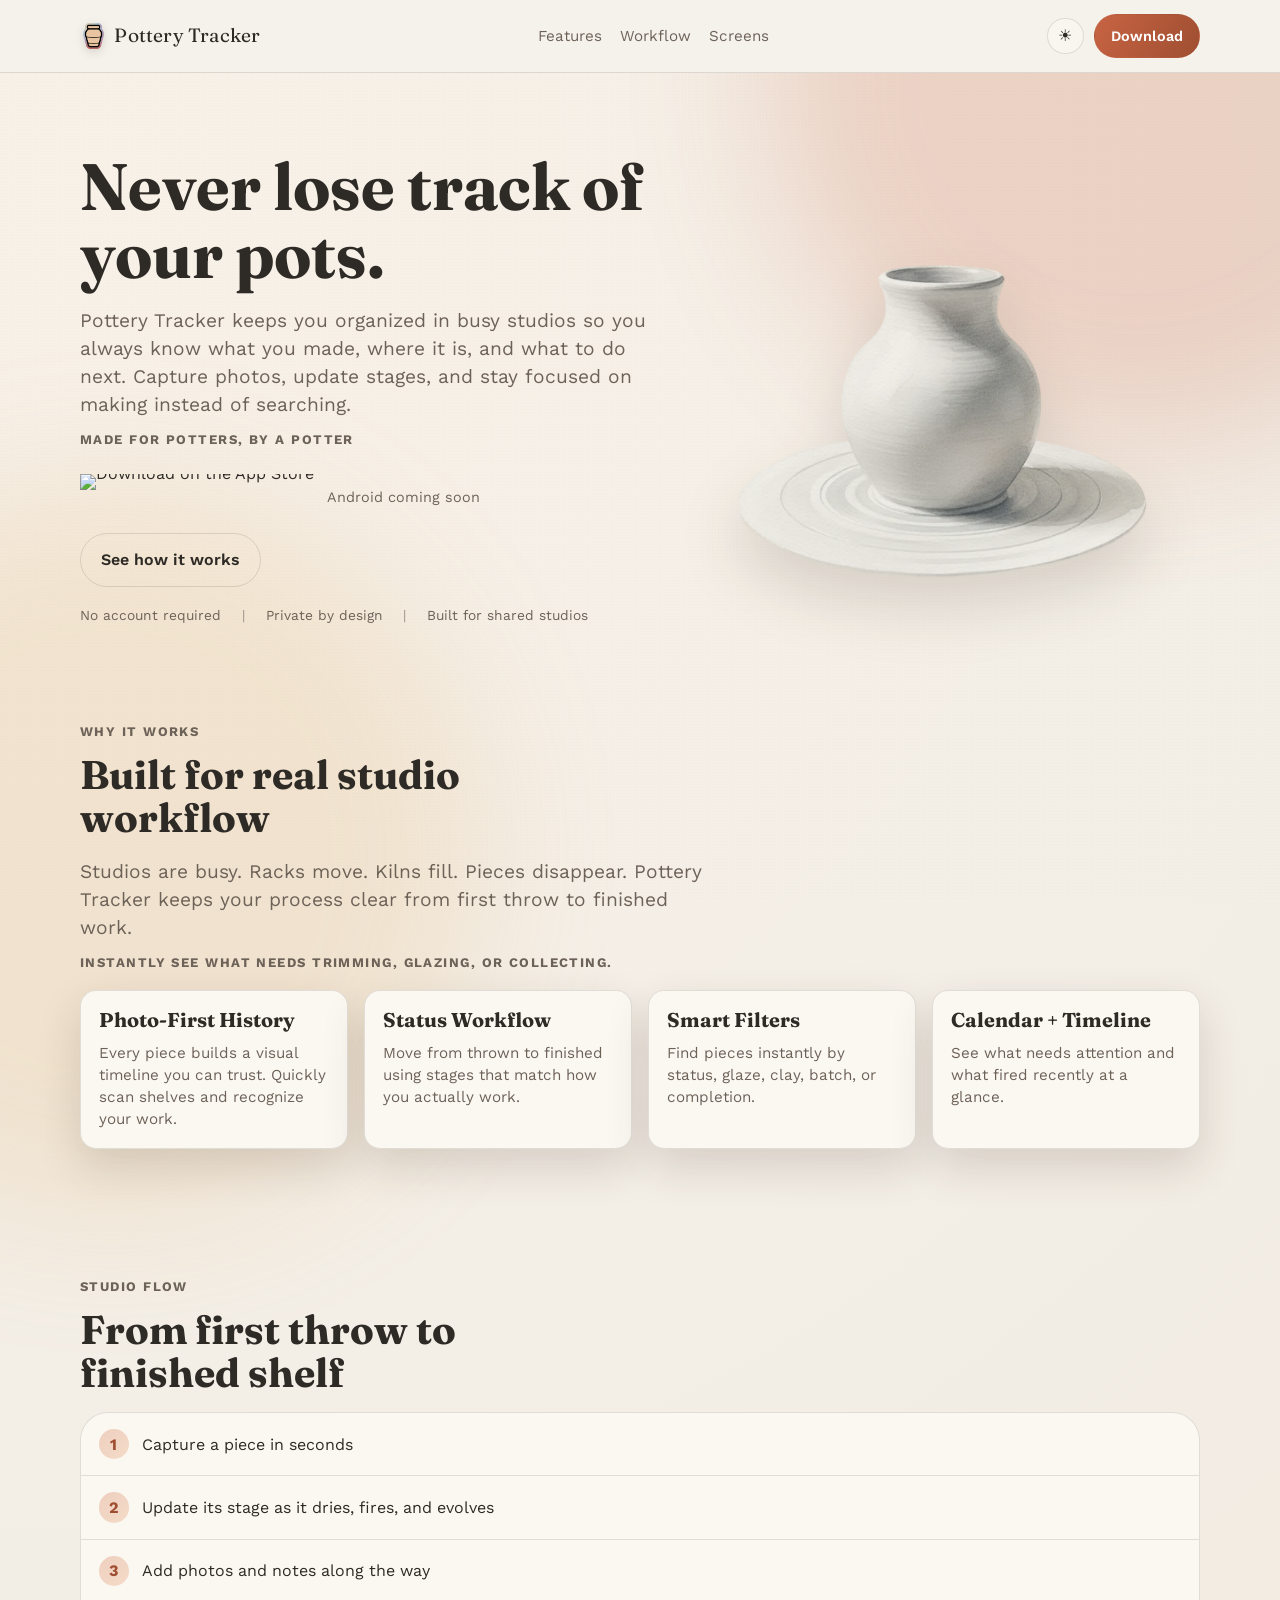
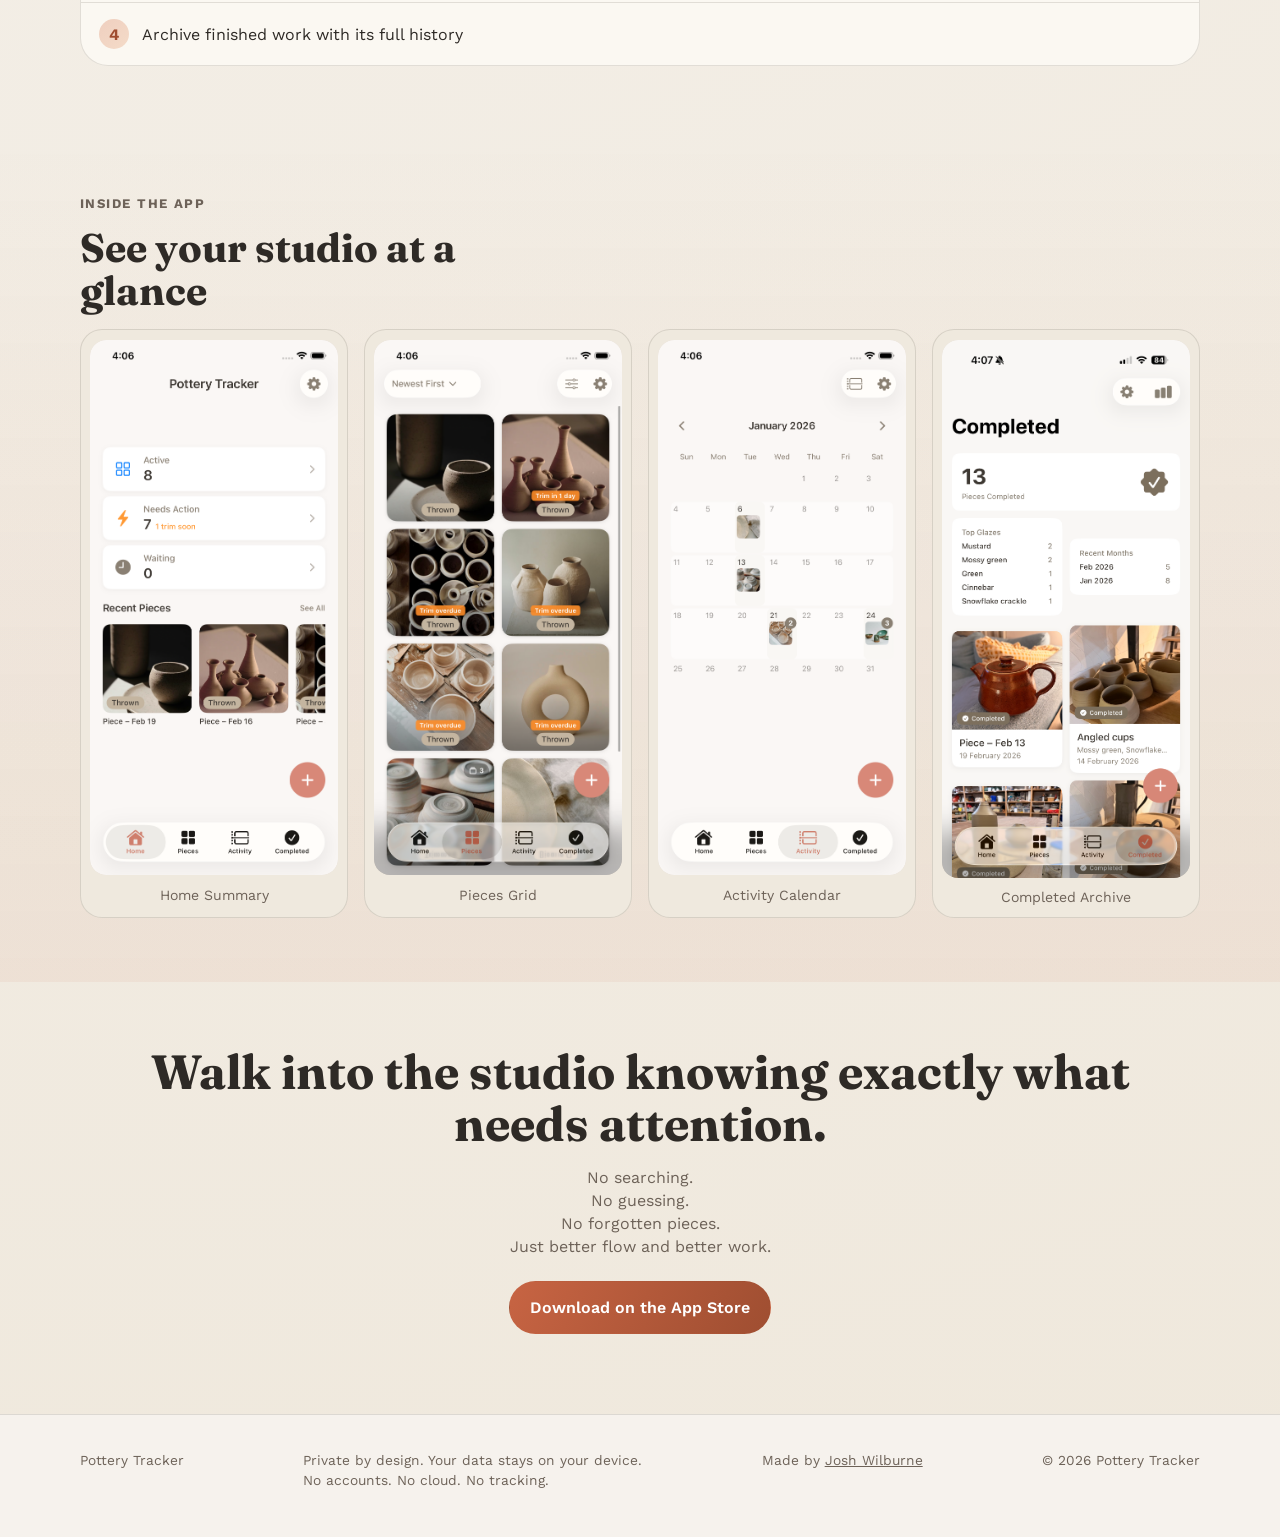
==== commit dadae14f: "Add Android coming soon note beside hero App Store CTA" ====
--- a/marketing/index.html
+++ b/marketing/index.html
@@ -5,6 +5,9 @@
   <meta name="viewport" content="width=device-width, initial-scale=1.0" />
   <meta name="description" content="Pottery Tracker keeps you organized in busy shared studios so you always know what you made, where it is, and what to do next." />
   <title>Pottery Tracker | The Ceramic Workflow App</title>
+  <link rel="icon" type="image/png" sizes="32x32" href="favicon/favicon-32x32.png" />
+  <link rel="icon" type="image/png" sizes="16x16" href="favicon/favicon-16x16.png" />
+  <link rel="apple-touch-icon" sizes="180x180" href="favicon/apple-touch-icon.png" />
   <link rel="preconnect" href="https://fonts.googleapis.com" />
   <link rel="preconnect" href="https://fonts.gstatic.com" crossorigin />
   <link href="https://fonts.googleapis.com/css2?family=Fraunces:opsz,wght@9..144,500;9..144,700&family=Work+Sans:wght@400;500;600;700&display=swap" rel="stylesheet" />
@@ -49,6 +52,7 @@
             <a href="https://apps.apple.com/us/app/pottery-tracker/id6758213839" class="app-store-link app-store-link-hero" target="_blank" rel="noopener" aria-label="Download on the App Store">
               <img class="app-store-badge" src="https://developer.apple.com/assets/elements/badges/download-on-the-app-store.svg" alt="Download on the App Store" />
             </a>
+            <p class="hero-platform-note">Android coming soon</p>
             <a href="#workflow" class="btn btn-ghost">See how it works</a>
           </div>
           <div class="hero-pills" role="list" aria-label="Key benefits">
--- a/marketing/styles.css
+++ b/marketing/styles.css
@@ -275,6 +275,13 @@
   margin-top: 1.6rem;
 }
 
+.hero-platform-note {
+  margin: 0;
+  align-self: center;
+  font-size: 0.9rem;
+  color: var(--ink-muted);
+}
+
 .hero-pills {
   display: flex;
   flex-wrap: wrap;
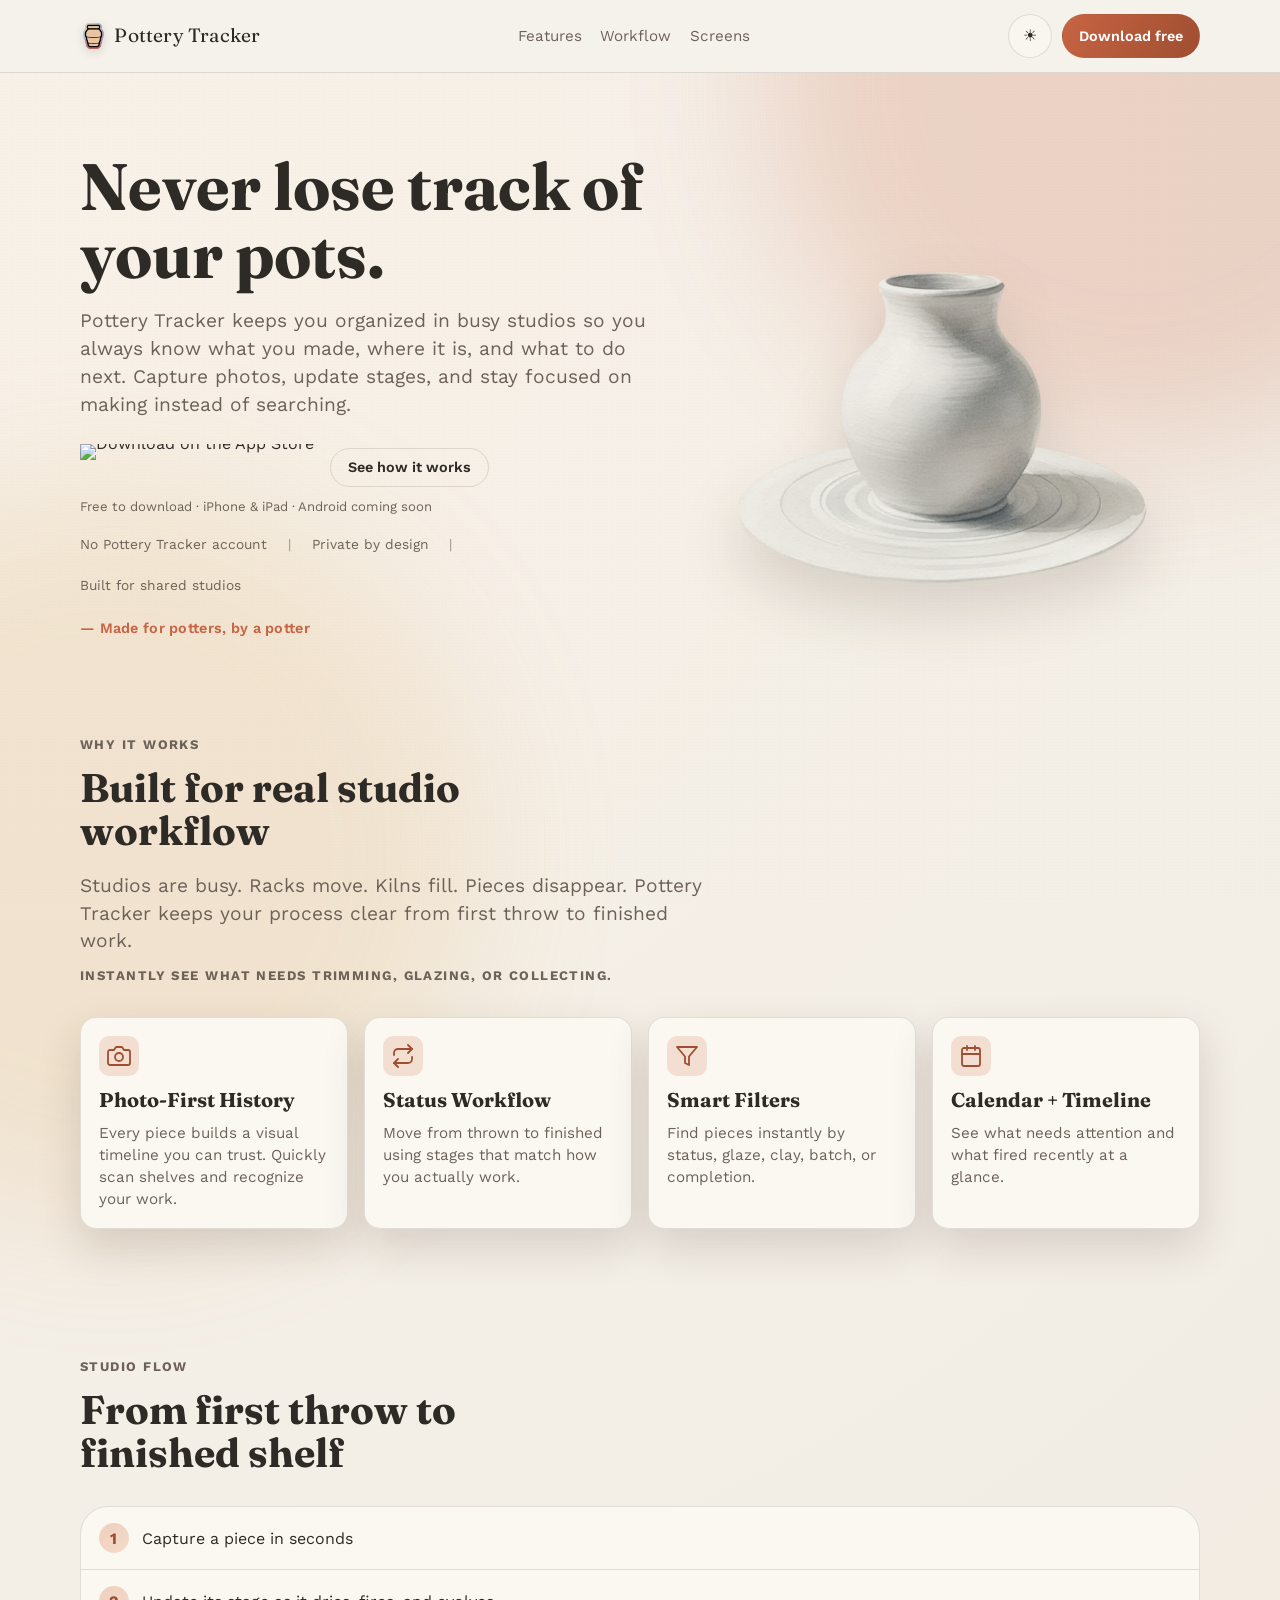
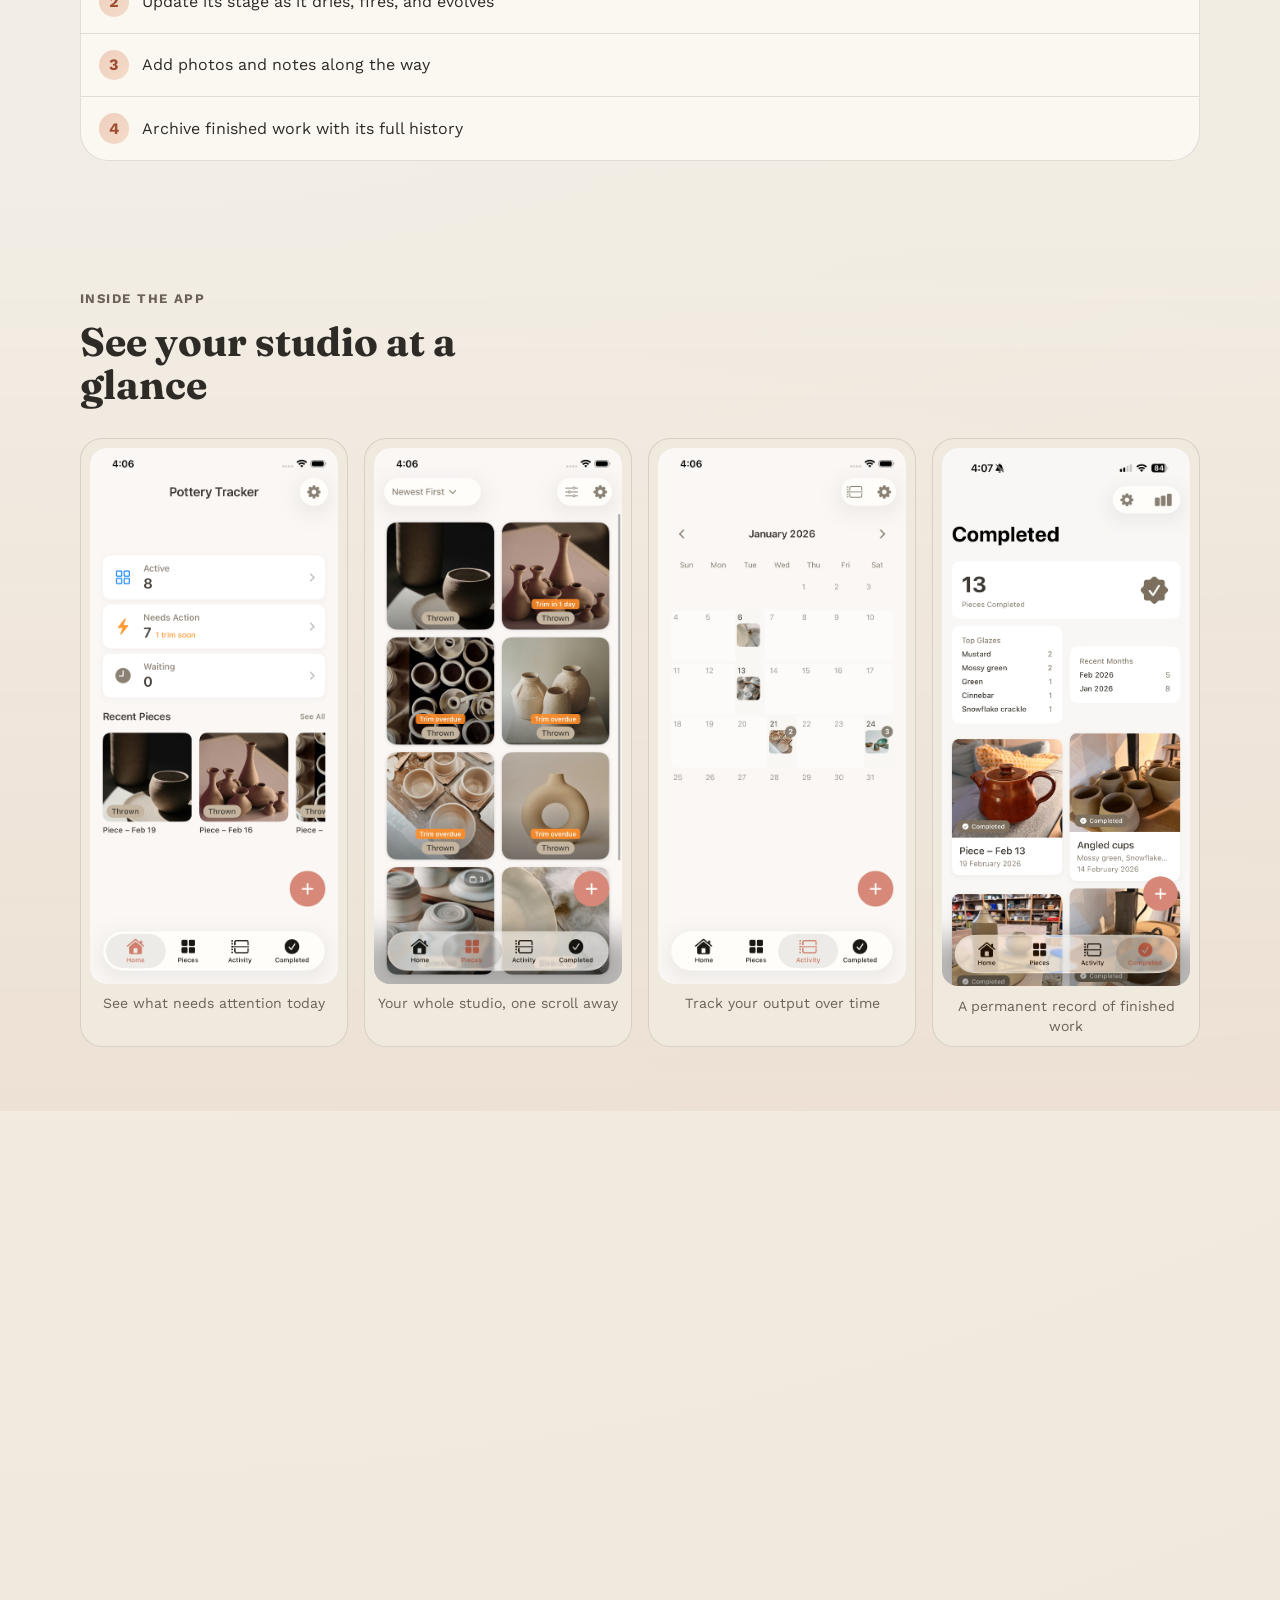
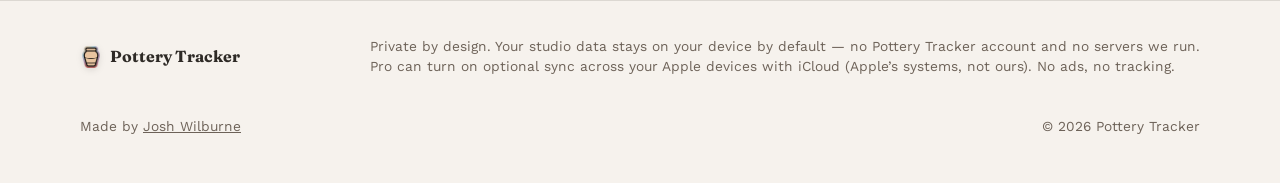
==== commit 7d82c579: "marketing: hero CTA layout, Android soon, accurate privacy copy Made-with: Cursor" ====
--- a/marketing/index.html
+++ b/marketing/index.html
@@ -5,6 +5,20 @@
   <meta name="viewport" content="width=device-width, initial-scale=1.0" />
   <meta name="description" content="Pottery Tracker keeps you organized in busy shared studios so you always know what you made, where it is, and what to do next." />
   <title>Pottery Tracker | The Ceramic Workflow App</title>
+
+  <!-- Open Graph -->
+  <meta property="og:type" content="website" />
+  <meta property="og:title" content="Pottery Tracker | The Ceramic Workflow App" />
+  <meta property="og:description" content="Never lose track of your pots. Pottery Tracker keeps you organized in busy shared studios so you always know what you made, where it is, and what to do next." />
+  <!-- Update og:url and og:image to absolute URLs before deploying -->
+  <!-- <meta property="og:url" content="https://your-domain.com/" /> -->
+  <!-- <meta property="og:image" content="https://your-domain.com/pottery header image_updated@2x.png" /> -->
+
+  <!-- Twitter / X -->
+  <meta name="twitter:card" content="summary_large_image" />
+  <meta name="twitter:title" content="Pottery Tracker | The Ceramic Workflow App" />
+  <meta name="twitter:description" content="Never lose track of your pots. Track pieces from first throw to finished shelf." />
+
   <link rel="icon" type="image/png" sizes="32x32" href="favicon/favicon-32x32.png" />
   <link rel="icon" type="image/png" sizes="16x16" href="favicon/favicon-16x16.png" />
   <link rel="apple-touch-icon" sizes="180x180" href="favicon/apple-touch-icon.png" />
@@ -24,16 +38,17 @@
         <img src="logo.png" alt="Pottery Tracker logo" width="599" height="743" />
         <span>Pottery Tracker</span>
       </a>
-      <nav class="header-nav" aria-label="Primary">
+      <nav class="header-nav" id="primary-nav" aria-label="Primary">
         <a href="#features">Features</a>
         <a href="#workflow">Workflow</a>
         <a href="#screens">Screens</a>
       </nav>
       <div class="header-cta">
+        <button class="menu-toggle" type="button" aria-expanded="false" aria-controls="primary-nav" aria-label="Open navigation">☰</button>
         <button id="theme-toggle" class="theme-toggle" type="button" aria-label="Toggle color theme" aria-pressed="false">
           <span class="theme-toggle-icon" aria-hidden="true">◐</span>
         </button>
-        <a href="https://apps.apple.com/us/app/pottery-tracker/id6758213839" class="btn btn-sm" target="_blank" rel="noopener">Download</a>
+        <a href="https://apps.apple.com/us/app/pottery-tracker/id6758213839" class="btn btn-sm" target="_blank" rel="noopener">Download free</a>
       </div>
     </div>
   </header>
@@ -47,19 +62,23 @@
             Pottery Tracker keeps you organized in busy studios so you always know what you made, where it is, and what to do next.
             Capture photos, update stages, and stay focused on making instead of searching.
           </p>
-          <p class="eyebrow eyebrow-spaced-top">Made for potters, by a potter</p>
           <div class="hero-actions">
-            <a href="https://apps.apple.com/us/app/pottery-tracker/id6758213839" class="app-store-link app-store-link-hero" target="_blank" rel="noopener" aria-label="Download on the App Store">
-              <img class="app-store-badge" src="https://developer.apple.com/assets/elements/badges/download-on-the-app-store.svg" alt="Download on the App Store" />
-            </a>
-            <p class="hero-platform-note">Android coming soon</p>
-            <a href="#workflow" class="btn btn-ghost">See how it works</a>
+            <div class="hero-cta-row">
+              <a href="https://apps.apple.com/us/app/pottery-tracker/id6758213839" class="app-store-link app-store-link-hero" target="_blank" rel="noopener" aria-label="Download Pottery Tracker free on the App Store">
+                <img class="app-store-badge" src="https://developer.apple.com/assets/elements/badges/download-on-the-app-store.svg" alt="Download on the App Store" />
+              </a>
+              <a href="#workflow" class="btn btn-ghost btn-ghost-hero">See how it works</a>
+            </div>
+            <p class="hero-free-note">Free to download &middot; iPhone &amp; iPad &middot; Android coming soon</p>
           </div>
           <div class="hero-pills" role="list" aria-label="Key benefits">
-            <span role="listitem">No account required</span>
+            <span role="listitem">No Pottery Tracker account</span>
+            <span class="pill-sep" aria-hidden="true">|</span>
             <span role="listitem">Private by design</span>
+            <span class="pill-sep" aria-hidden="true">|</span>
             <span role="listitem">Built for shared studios</span>
           </div>
+          <p class="maker-note">Made for potters, by a potter</p>
         </div>
         <figure class="hero-art" aria-hidden="true">
           <img id="hero-image" src="pottery header image_updated@2x.png" data-light-src="pottery header image_updated@2x.png" data-dark-src="dark mode pottery header image_updated@2x.png" alt="" width="1230" height="1104" />
@@ -76,18 +95,45 @@
       </div>
       <div class="feature-grid">
         <article class="card">
+          <div class="card-icon" aria-hidden="true">
+            <svg width="24" height="24" viewBox="0 0 24 24" fill="none" stroke="currentColor" stroke-width="1.8" stroke-linecap="round" stroke-linejoin="round">
+              <path d="M23 19a2 2 0 0 1-2 2H3a2 2 0 0 1-2-2V8a2 2 0 0 1 2-2h4l2-3h6l2 3h4a2 2 0 0 1 2 2z"/>
+              <circle cx="12" cy="13" r="4"/>
+            </svg>
+          </div>
           <h3>Photo-First History</h3>
           <p>Every piece builds a visual timeline you can trust. Quickly scan shelves and recognize your work.</p>
         </article>
         <article class="card">
+          <div class="card-icon" aria-hidden="true">
+            <svg width="24" height="24" viewBox="0 0 24 24" fill="none" stroke="currentColor" stroke-width="1.8" stroke-linecap="round" stroke-linejoin="round">
+              <polyline points="17 1 21 5 17 9"/>
+              <path d="M3 11V9a4 4 0 0 1 4-4h14"/>
+              <polyline points="7 23 3 19 7 15"/>
+              <path d="M21 13v2a4 4 0 0 1-4 4H3"/>
+            </svg>
+          </div>
           <h3>Status Workflow</h3>
           <p>Move from thrown to finished using stages that match how you actually work.</p>
         </article>
         <article class="card">
+          <div class="card-icon" aria-hidden="true">
+            <svg width="24" height="24" viewBox="0 0 24 24" fill="none" stroke="currentColor" stroke-width="1.8" stroke-linecap="round" stroke-linejoin="round">
+              <polygon points="22 3 2 3 10 12.46 10 19 14 21 14 12.46 22 3"/>
+            </svg>
+          </div>
           <h3>Smart Filters</h3>
           <p>Find pieces instantly by status, glaze, clay, batch, or completion.</p>
         </article>
         <article class="card">
+          <div class="card-icon" aria-hidden="true">
+            <svg width="24" height="24" viewBox="0 0 24 24" fill="none" stroke="currentColor" stroke-width="1.8" stroke-linecap="round" stroke-linejoin="round">
+              <rect x="3" y="4" width="18" height="18" rx="2" ry="2"/>
+              <line x1="16" y1="2" x2="16" y2="6"/>
+              <line x1="8" y1="2" x2="8" y2="6"/>
+              <line x1="3" y1="10" x2="21" y2="10"/>
+            </svg>
+          </div>
           <h3>Calendar + Timeline</h3>
           <p>See what needs attention and what fired recently at a glance.</p>
         </article>
@@ -116,19 +162,19 @@
         <div class="screen-grid">
           <figure class="screen-card">
             <img src="screenshots/screenshot-home-summary.png" alt="Home dashboard with active pieces, needs action, and recent pieces" width="390" height="844" onerror="this.src='screenshots/placeholder.svg';this.alt='Home summary screenshot placeholder';" />
-            <figcaption>Home Summary</figcaption>
+            <figcaption>See what needs attention today</figcaption>
           </figure>
           <figure class="screen-card">
             <img src="screenshots/screenshot-pieces-grid.png" alt="Pieces gallery with sort controls, trim urgency labels, and status badges" width="390" height="844" onerror="this.src='screenshots/placeholder.svg';this.alt='Pieces grid screenshot placeholder';" />
-            <figcaption>Pieces Grid</figcaption>
+            <figcaption>Your whole studio, one scroll away</figcaption>
           </figure>
           <figure class="screen-card">
             <img src="screenshots/screenshot-activity-calendar.png" alt="Activity month calendar showing daily piece thumbnails and counts" width="390" height="844" onerror="this.src='screenshots/placeholder.svg';this.alt='Activity calendar screenshot placeholder';" />
-            <figcaption>Activity Calendar</figcaption>
+            <figcaption>Track your output over time</figcaption>
           </figure>
           <figure class="screen-card">
             <img src="screenshots/screenshot-completed-grid.png" alt="Completed tab with glaze stats and finished-piece archive grid" width="390" height="844" onerror="this.src='screenshots/placeholder.svg';this.alt='Completed grid screenshot placeholder';" />
-            <figcaption>Completed Archive</figcaption>
+            <figcaption>A permanent record of finished work</figcaption>
           </figure>
         </div>
       </div>
@@ -137,16 +183,24 @@
     <section class="container section cta reveal">
       <h2>Walk into the studio knowing exactly what needs attention.</h2>
       <p>No searching.<br />No guessing.<br />No forgotten pieces.<br />Just better flow and better work.</p>
-      <a href="https://apps.apple.com/us/app/pottery-tracker/id6758213839" class="btn" target="_blank" rel="noopener">Download on the App Store</a>
+      <div class="cta-actions">
+        <a href="https://apps.apple.com/us/app/pottery-tracker/id6758213839" class="app-store-link" target="_blank" rel="noopener" aria-label="Download Pottery Tracker free on the App Store">
+          <img class="app-store-badge" src="https://developer.apple.com/assets/elements/badges/download-on-the-app-store.svg" alt="Download on the App Store" />
+        </a>
+        <p class="cta-free-note">Free on the App Store &middot; Android coming soon</p>
+      </div>
     </section>
   </main>
 
   <footer class="site-footer">
     <div class="container footer-inner">
-      <p>Pottery Tracker</p>
-      <p>Private by design. Your data stays on your device.<br />No accounts. No cloud. No tracking.</p>
+      <div class="footer-brand">
+        <img src="logo.png" alt="" width="599" height="743" class="footer-logo" aria-hidden="true" />
+        <strong>Pottery Tracker</strong>
+      </div>
+      <p>Private by design. Your studio data stays on your device by default &mdash; no Pottery Tracker account and no servers we run.<br />Pro can turn on optional sync across your Apple devices with iCloud (Apple&rsquo;s systems, not ours). No ads, no tracking.</p>
       <p>Made by <a href="https://josh.computer" target="_blank" rel="noopener">Josh Wilburne</a></p>
-      <p>© <span id="year"></span> Pottery Tracker</p>
+      <p>© <span id="year">2026</span> Pottery Tracker</p>
     </div>
   </footer>
 
@@ -217,6 +271,25 @@
 
     document.getElementById("year").textContent = new Date().getFullYear();
 
+    const menuToggle = document.querySelector(".menu-toggle");
+    const primaryNav = document.getElementById("primary-nav");
+
+    menuToggle?.addEventListener("click", () => {
+      const isOpen = primaryNav.classList.toggle("is-open");
+      menuToggle.setAttribute("aria-expanded", String(isOpen));
+      menuToggle.setAttribute("aria-label", isOpen ? "Close navigation" : "Open navigation");
+      menuToggle.textContent = isOpen ? "✕" : "☰";
+    });
+
+    primaryNav?.querySelectorAll("a").forEach((link) => {
+      link.addEventListener("click", () => {
+        primaryNav.classList.remove("is-open");
+        menuToggle?.setAttribute("aria-expanded", "false");
+        menuToggle?.setAttribute("aria-label", "Open navigation");
+        if (menuToggle) menuToggle.textContent = "☰";
+      });
+    });
+
     const observer = new IntersectionObserver((entries) => {
       entries.forEach((entry) => {
         if (entry.isIntersecting) {
--- a/marketing/styles.css
+++ b/marketing/styles.css
@@ -9,6 +9,8 @@
   --brand-deep: #9f4e31;
   --brand-soft: #efcfbf;
   --highlight: #dca95c;
+  --screen-card-bg: #efe9de;
+  --screen-img-bg: #ddd2c3;
 
   --radius-sm: 10px;
   --radius-md: 16px;
@@ -151,8 +153,8 @@
   background: color-mix(in srgb, var(--card) 82%, transparent);
   color: var(--ink);
   border-radius: 999px;
-  width: 2.3rem;
-  height: 2.3rem;
+  width: 44px;
+  height: 44px;
   padding: 0;
   font: inherit;
   font-size: 0.86rem;
@@ -166,6 +168,18 @@
 
 .theme-toggle:hover {
   transform: translateY(-1px);
+}
+
+/* Focus styles */
+:focus-visible {
+  outline: 2px solid var(--brand);
+  outline-offset: 3px;
+}
+
+.btn:focus-visible,
+.theme-toggle:focus-visible {
+  outline: none;
+  box-shadow: 0 0 0 2px var(--bg), 0 0 0 4px var(--brand);
 }
 
 .btn {
@@ -212,12 +226,29 @@
   height: 46px;
 }
 
-.app-store-link-header .app-store-badge {
-  height: 40px;
-}
-
 .app-store-link:hover {
   transform: translateY(-1px);
+}
+
+/* Mobile nav */
+.menu-toggle {
+  display: none;
+  align-items: center;
+  justify-content: center;
+  width: 44px;
+  height: 44px;
+  border: 1px solid var(--line);
+  background: color-mix(in srgb, var(--card) 82%, transparent);
+  color: var(--ink);
+  border-radius: var(--radius-sm);
+  font-size: 1.1rem;
+  cursor: pointer;
+  padding: 0;
+}
+
+.menu-toggle:focus-visible {
+  outline: none;
+  box-shadow: 0 0 0 2px var(--bg), 0 0 0 4px var(--brand);
 }
 
 .hero {
@@ -268,10 +299,19 @@
   font-size: clamp(1rem, 2.1vw, 1.2rem);
 }
 
+/* Keeps hero body copy, CTAs, pills, and tagline on one vertical rhythm */
+.hero-copy-wrap > .hero-copy,
+.hero-copy-wrap > .hero-actions,
+.hero-copy-wrap > .hero-pills,
+.hero-copy-wrap > .maker-note {
+  max-width: min(52ch, 100%);
+}
+
 .hero-actions {
   display: flex;
-  flex-wrap: wrap;
-  gap: 0.8rem;
+  flex-direction: column;
+  align-items: flex-start;
+  gap: 0.5rem;
   margin-top: 1.6rem;
 }
 
@@ -280,6 +320,39 @@
   align-self: center;
   font-size: 0.9rem;
   color: var(--ink-muted);
+}
+
+.hero-cta-row {
+  display: flex;
+  flex-wrap: wrap;
+  align-items: center;
+  gap: 0.65rem 1rem;
+}
+
+.hero-free-note {
+  margin: 0;
+  font-size: 0.82rem;
+  color: var(--ink-muted);
+  line-height: 1.35;
+}
+
+.btn-ghost-hero {
+  padding: 0.52rem 1.05rem;
+  font-size: 0.9rem;
+  font-weight: 600;
+  flex: 0 0 auto;
+}
+
+.maker-note {
+  margin: 1.4rem 0 0;
+  font-size: 0.9rem;
+  color: var(--brand);
+  font-weight: 600;
+  letter-spacing: 0.02em;
+}
+
+.maker-note::before {
+  content: "— ";
 }
 
 .hero-pills {
@@ -295,10 +368,9 @@
   padding: 0;
 }
 
-.hero-pills span + span::before {
-  content: "|";
-  margin-right: 1.3rem;
+.hero-pills .pill-sep {
   color: color-mix(in srgb, var(--ink-muted) 70%, white 30%);
+  user-select: none;
 }
 
 .hero-art {
@@ -320,7 +392,7 @@
 }
 
 .section-head {
-  margin-bottom: 1.1rem;
+  margin-bottom: 2rem;
 }
 
 .section-head h2 {
@@ -342,11 +414,17 @@
   border-radius: var(--radius-md);
   padding: 1.1rem;
   box-shadow: var(--shadow);
-  transition: transform 0.22s ease;
-}
-
-.card:hover {
-  transform: translateY(-4px);
+}
+
+.card-icon {
+  width: 2.5rem;
+  height: 2.5rem;
+  border-radius: var(--radius-sm);
+  background: color-mix(in srgb, var(--brand-soft) 60%, transparent);
+  color: var(--brand-deep);
+  display: grid;
+  place-items: center;
+  margin-bottom: 0.75rem;
 }
 
 .card h3 {
@@ -411,7 +489,7 @@
   border: 1px solid var(--line);
   border-radius: 22px;
   padding: 0.58rem;
-  background: #efe9de;
+  background: var(--screen-card-bg);
 }
 
 .screen-card img {
@@ -420,7 +498,7 @@
   height: auto;
   aspect-ratio: auto;
   object-fit: contain;
-  background: #ddd2c3;
+  background: var(--screen-img-bg);
 }
 
 .screen-card figcaption {
@@ -442,8 +520,21 @@
 }
 
 .cta p {
-  max-width: 56ch;
+  max-width: 36ch;
   margin: 1rem auto 1.4rem;
+  color: var(--ink-muted);
+}
+
+.cta-actions {
+  display: flex;
+  flex-direction: column;
+  align-items: center;
+  gap: 0.4rem;
+}
+
+.cta-free-note {
+  margin: 0;
+  font-size: 0.82rem;
   color: var(--ink-muted);
 }
 
@@ -458,8 +549,25 @@
   flex-wrap: wrap;
   gap: 0.8rem 1.4rem;
   justify-content: space-between;
+  align-items: center;
   font-size: 0.86rem;
   color: var(--ink-muted);
+}
+
+.footer-brand {
+  display: flex;
+  align-items: center;
+  gap: 0.5rem;
+  color: var(--ink);
+  font-family: var(--font-head);
+  font-size: 1rem;
+}
+
+.footer-logo {
+  width: 1.4rem;
+  height: 1.4rem;
+  object-fit: contain;
+  filter: drop-shadow(0 2px 3px rgba(0, 0, 0, 0.1));
 }
 
 .reveal {
@@ -496,6 +604,8 @@
   --brand-soft: #4b3127;
   --highlight: #c2934b;
   --shadow: 0 22px 48px rgba(0, 0, 0, 0.45);
+  --screen-card-bg: #251e18;
+  --screen-img-bg: #372d24;
 }
 
 html[data-theme="dark"] body {
@@ -536,16 +646,12 @@
   background: linear-gradient(180deg, transparent 0%, rgba(204, 119, 87, 0.16) 100%);
 }
 
-html[data-theme="dark"] .screen-card {
-  background: #251e18;
-}
-
-html[data-theme="dark"] .screen-card img {
-  background: #372d24;
-}
-
 html[data-theme="dark"] .site-footer {
   background: color-mix(in srgb, var(--bg) 82%, black 18%);
+}
+
+html[data-theme="dark"] .menu-toggle {
+  background: color-mix(in srgb, var(--card) 84%, black 16%);
 }
 
 @media (prefers-color-scheme: dark) {
@@ -561,6 +667,8 @@
     --brand-soft: #4b3127;
     --highlight: #c2934b;
     --shadow: 0 22px 48px rgba(0, 0, 0, 0.45);
+    --screen-card-bg: #251e18;
+    --screen-img-bg: #372d24;
   }
 
   html:not([data-theme="light"]) body {
@@ -601,16 +709,31 @@
     background: linear-gradient(180deg, transparent 0%, rgba(204, 119, 87, 0.16) 100%);
   }
 
-  html:not([data-theme="light"]) .screen-card {
-    background: #251e18;
-  }
-
-  html:not([data-theme="light"]) .screen-card img {
-    background: #372d24;
-  }
-
   html:not([data-theme="light"]) .site-footer {
     background: color-mix(in srgb, var(--bg) 82%, black 18%);
+  }
+
+  html:not([data-theme="light"]) .menu-toggle {
+    background: color-mix(in srgb, var(--card) 84%, black 16%);
+  }
+}
+
+@media (prefers-reduced-motion: no-preference) {
+  .card:hover {
+    transform: translateY(-4px);
+    transition: transform 0.22s ease;
+  }
+
+  .btn:hover {
+    transform: translateY(-2px);
+  }
+
+  .theme-toggle:hover {
+    transform: translateY(-1px);
+  }
+
+  .app-store-link:hover {
+    transform: translateY(-1px);
   }
 }
 
@@ -641,6 +764,34 @@
 
   .header-nav {
     display: none;
+    position: absolute;
+    top: 100%;
+    left: 0;
+    right: 0;
+    flex-direction: column;
+    gap: 0;
+    background: color-mix(in srgb, var(--bg) 96%, white 4%);
+    border-bottom: 1px solid var(--line);
+    backdrop-filter: blur(8px);
+    padding: 0.5rem 0;
+    z-index: 39;
+  }
+
+  .header-nav.is-open {
+    display: flex;
+  }
+
+  .header-nav a {
+    padding: 0.75rem 1.25rem;
+    font-size: 1rem;
+  }
+
+  .site-header {
+    position: sticky;
+  }
+
+  .menu-toggle {
+    display: inline-flex;
   }
 
   .logo {
@@ -653,17 +804,8 @@
     height: 1.45rem;
   }
 
-  .app-store-link-header .app-store-badge {
-    height: 36px;
-  }
-
   .header-cta {
     gap: 0.4rem;
-  }
-
-  .theme-toggle {
-    width: 2.15rem;
-    height: 2.15rem;
   }
 
   .hero {
@@ -691,10 +833,16 @@
 }
 
 @media (prefers-reduced-motion: reduce) {
-  .reveal,
+  .reveal {
+    opacity: 1;
+    transform: none;
+    transition: none;
+  }
+
   .btn,
-  .card {
+  .card,
+  .theme-toggle,
+  .app-store-link {
     transition: none;
-    transform: none;
-  }
-}
+  }
+}
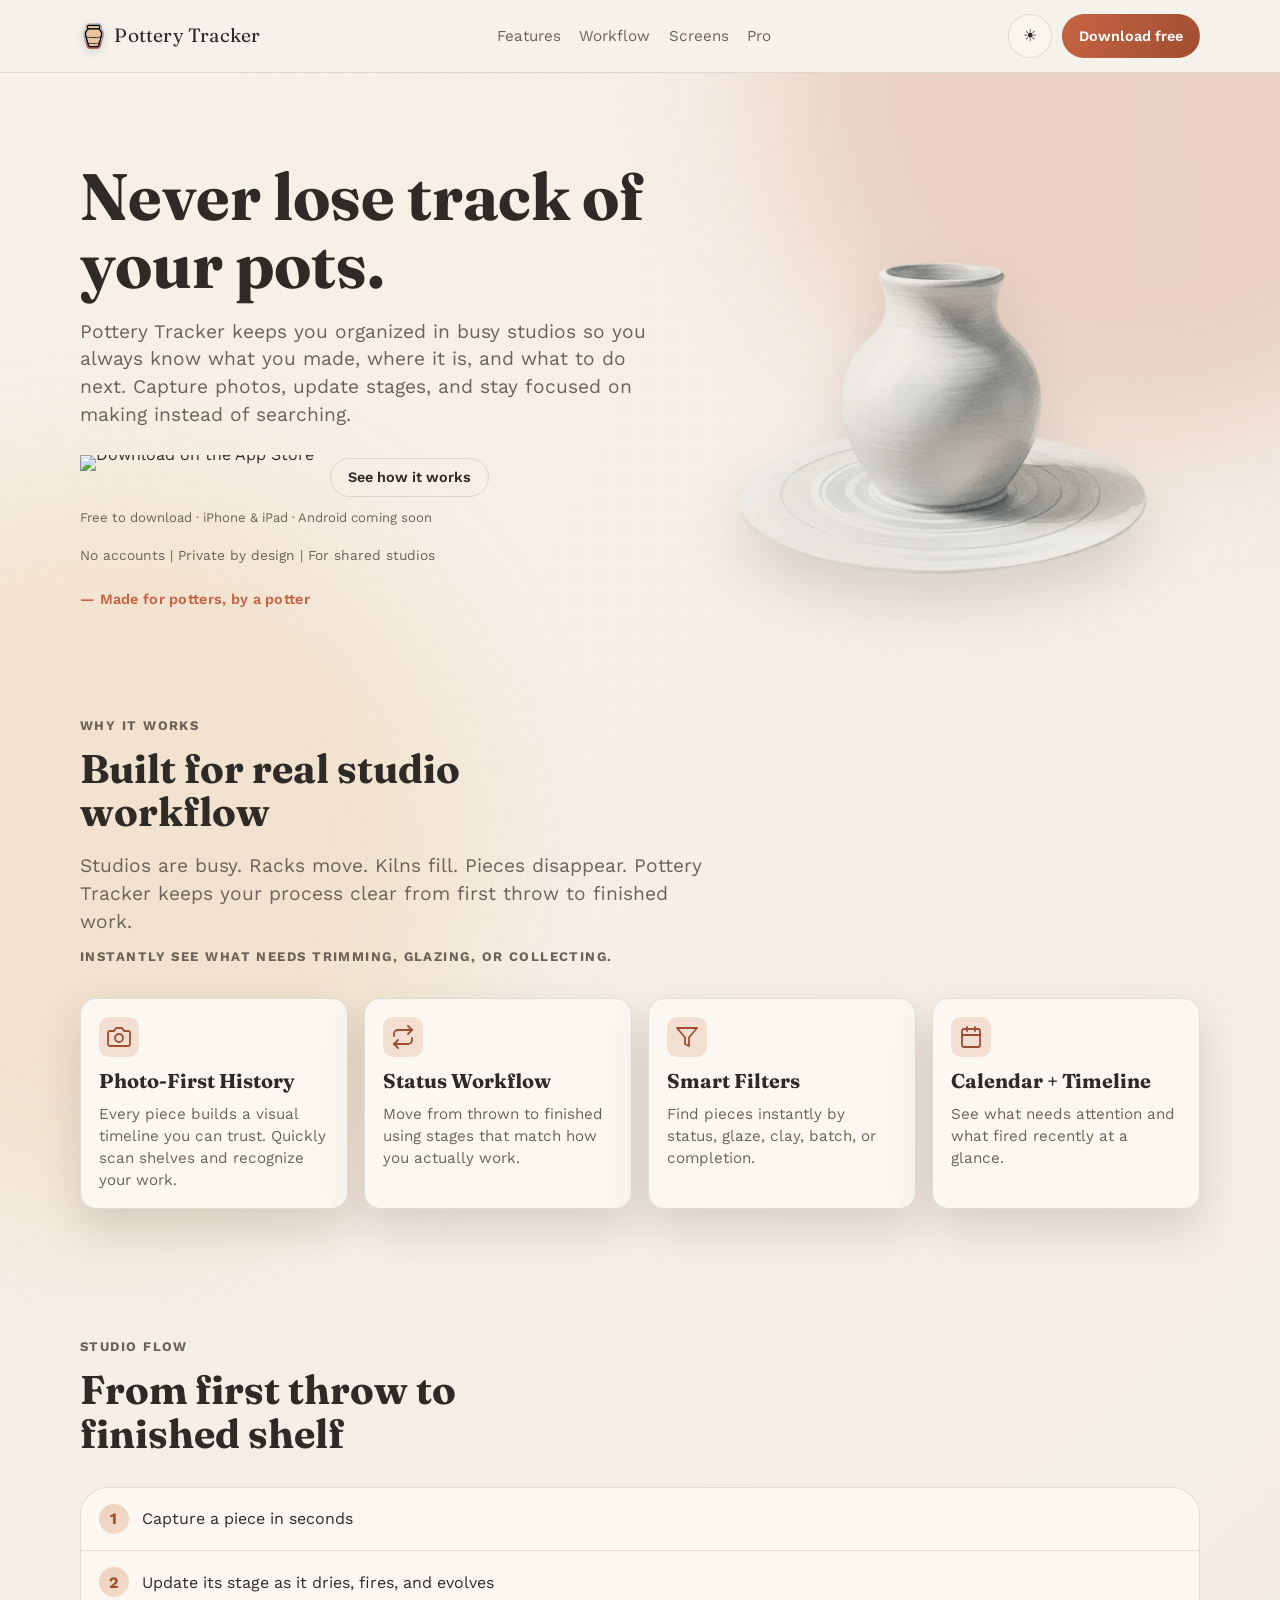
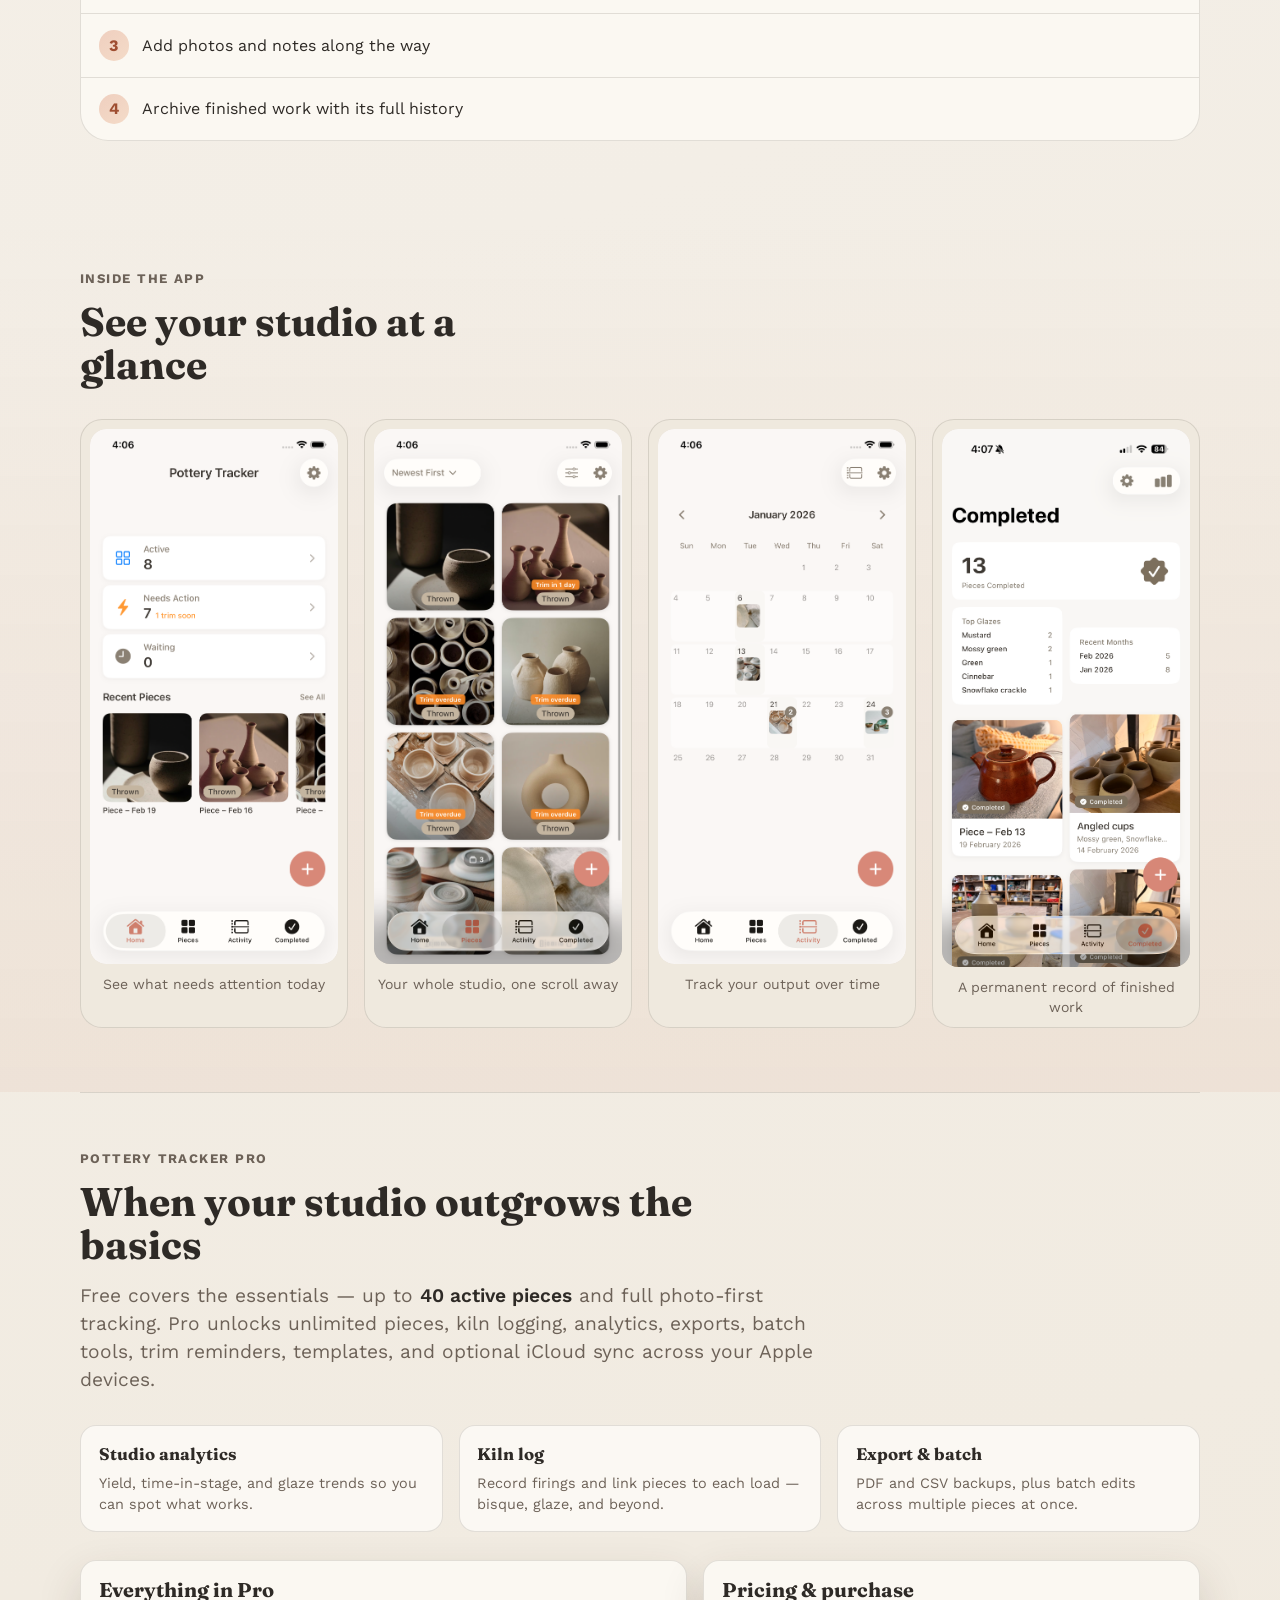
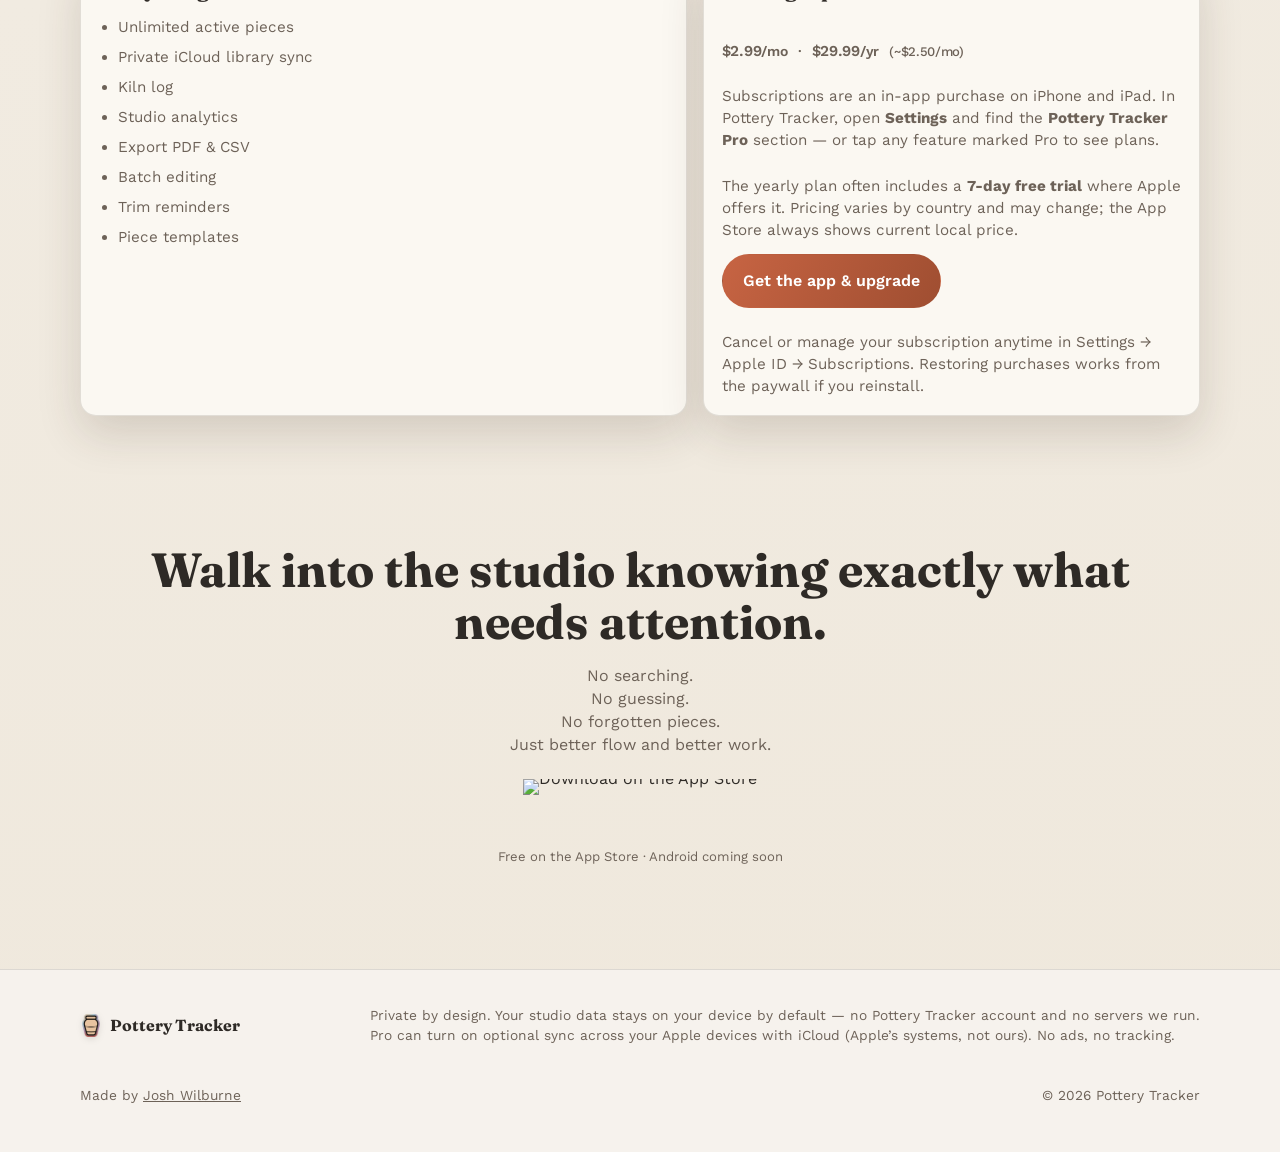
==== commit f789a057: "marketing: complete Pro section with pricing, highlights, and doc Made-with: Cursor" ====
--- a/marketing/index.html
+++ b/marketing/index.html
@@ -3,13 +3,13 @@
 <head>
   <meta charset="UTF-8" />
   <meta name="viewport" content="width=device-width, initial-scale=1.0" />
-  <meta name="description" content="Pottery Tracker keeps you organized in busy shared studios so you always know what you made, where it is, and what to do next." />
+  <meta name="description" content="Pottery Tracker — track every piece from throw to shelf. Free for up to 40 pieces; Pro adds unlimited pieces, kiln log, analytics, export, and more." />
   <title>Pottery Tracker | The Ceramic Workflow App</title>
 
   <!-- Open Graph -->
   <meta property="og:type" content="website" />
   <meta property="og:title" content="Pottery Tracker | The Ceramic Workflow App" />
-  <meta property="og:description" content="Never lose track of your pots. Pottery Tracker keeps you organized in busy shared studios so you always know what you made, where it is, and what to do next." />
+  <meta property="og:description" content="Never lose track of your pots. Free core tracking; Pro unlocks unlimited pieces, kiln log, analytics, iCloud sync, and more." />
   <!-- Update og:url and og:image to absolute URLs before deploying -->
   <!-- <meta property="og:url" content="https://your-domain.com/" /> -->
   <!-- <meta property="og:image" content="https://your-domain.com/pottery header image_updated@2x.png" /> -->
@@ -17,7 +17,7 @@
   <!-- Twitter / X -->
   <meta name="twitter:card" content="summary_large_image" />
   <meta name="twitter:title" content="Pottery Tracker | The Ceramic Workflow App" />
-  <meta name="twitter:description" content="Never lose track of your pots. Track pieces from first throw to finished shelf." />
+  <meta name="twitter:description" content="Never lose track of your pots. Free core tracking; Pro adds unlimited pieces, kiln log, analytics, and more." />
 
   <link rel="icon" type="image/png" sizes="32x32" href="favicon/favicon-32x32.png" />
   <link rel="icon" type="image/png" sizes="16x16" href="favicon/favicon-16x16.png" />
@@ -42,6 +42,7 @@
         <a href="#features">Features</a>
         <a href="#workflow">Workflow</a>
         <a href="#screens">Screens</a>
+        <a href="#pro">Pro</a>
       </nav>
       <div class="header-cta">
         <button class="menu-toggle" type="button" aria-expanded="false" aria-controls="primary-nav" aria-label="Open navigation">☰</button>
@@ -71,13 +72,7 @@
             </div>
             <p class="hero-free-note">Free to download &middot; iPhone &amp; iPad &middot; Android coming soon</p>
           </div>
-          <div class="hero-pills" role="list" aria-label="Key benefits">
-            <span role="listitem">No Pottery Tracker account</span>
-            <span class="pill-sep" aria-hidden="true">|</span>
-            <span role="listitem">Private by design</span>
-            <span class="pill-sep" aria-hidden="true">|</span>
-            <span role="listitem">Built for shared studios</span>
-          </div>
+          <p class="hero-pills">No accounts | Private by design | For shared studios</p>
           <p class="maker-note">Made for potters, by a potter</p>
         </div>
         <figure class="hero-art" aria-hidden="true">
@@ -180,6 +175,58 @@
       </div>
     </section>
 
+    <section id="pro" class="container section section-pro reveal" aria-labelledby="pro-heading">
+      <div class="section-head">
+        <p class="eyebrow">Pottery Tracker Pro</p>
+        <h2 id="pro-heading">When your studio outgrows the basics</h2>
+        <p class="hero-copy pro-lead">
+          Free covers the essentials — up to <strong>40 active pieces</strong> and full photo-first tracking. Pro unlocks unlimited pieces, kiln logging, analytics, exports, batch tools, trim reminders, templates, and optional iCloud sync across your Apple devices.
+        </p>
+      </div>
+      <div class="pro-highlights">
+        <div class="pro-highlight">
+          <h3 class="pro-highlight-title">Studio analytics</h3>
+          <p>Yield, time-in-stage, and glaze trends so you can spot what works.</p>
+        </div>
+        <div class="pro-highlight">
+          <h3 class="pro-highlight-title">Kiln log</h3>
+          <p>Record firings and link pieces to each load — bisque, glaze, and beyond.</p>
+        </div>
+        <div class="pro-highlight">
+          <h3 class="pro-highlight-title">Export &amp; batch</h3>
+          <p>PDF and CSV backups, plus batch edits across multiple pieces at once.</p>
+        </div>
+      </div>
+      <div class="pro-grid">
+        <div class="pro-features card pro-features-card">
+          <h3 class="pro-subhead">Everything in Pro</h3>
+          <ul class="pro-feature-list">
+            <li>Unlimited active pieces</li>
+            <li>Private iCloud library sync</li>
+            <li>Kiln log</li>
+            <li>Studio analytics</li>
+            <li>Export PDF &amp; CSV</li>
+            <li>Batch editing</li>
+            <li>Trim reminders</li>
+            <li>Piece templates</li>
+          </ul>
+        </div>
+        <div class="pro-cta card pro-cta-card">
+          <h3 class="pro-subhead">Pricing &amp; purchase</h3>
+          <p class="pro-price-line" aria-label="Example United States pricing">
+            <span class="pro-price">$2.99</span><span class="pro-price-unit">/mo</span>
+            <span class="pro-price-sep">·</span>
+            <span class="pro-price">$29.99</span><span class="pro-price-unit">/yr</span>
+            <span class="pro-price-hint">(~$2.50/mo)</span>
+          </p>
+          <p class="pro-cta-copy">Subscriptions are an in-app purchase on iPhone and iPad. In Pottery Tracker, open <strong>Settings</strong> and find the <strong>Pottery Tracker Pro</strong> section — or tap any feature marked Pro to see plans.</p>
+          <p class="pro-trial-note">The yearly plan often includes a <strong>7-day free trial</strong> where Apple offers it. Pricing varies by country and may change; the App Store always shows current local price.</p>
+          <a href="https://apps.apple.com/us/app/pottery-tracker/id6758213839" class="btn" target="_blank" rel="noopener">Get the app &amp; upgrade</a>
+          <p class="pro-footnote">Cancel or manage your subscription anytime in Settings → Apple ID → Subscriptions. Restoring purchases works from the paywall if you reinstall.</p>
+        </div>
+      </div>
+    </section>
+
     <section class="container section cta reveal">
       <h2>Walk into the studio knowing exactly what needs attention.</h2>
       <p>No searching.<br />No guessing.<br />No forgotten pieces.<br />Just better flow and better work.</p>
--- a/marketing/styles.css
+++ b/marketing/styles.css
@@ -356,21 +356,10 @@
 }
 
 .hero-pills {
-  display: flex;
-  flex-wrap: wrap;
-  gap: 1.3rem;
-  margin-top: 1.2rem;
-}
-
-.hero-pills span {
+  margin: 1.2rem 0 0;
   font-size: 0.86rem;
   color: var(--ink-muted);
-  padding: 0;
-}
-
-.hero-pills .pill-sep {
-  color: color-mix(in srgb, var(--ink-muted) 70%, white 30%);
-  user-select: none;
+  line-height: 1.5;
 }
 
 .hero-art {
@@ -506,6 +495,156 @@
   margin-top: 0.6rem;
   color: var(--ink-muted);
   font-size: 0.88rem;
+}
+
+.section-pro {
+  border-top: 1px solid var(--line);
+  padding-top: 3.5rem;
+}
+
+.section-pro .section-head h2 {
+  max-width: 26ch;
+}
+
+.pro-lead {
+  max-width: 62ch;
+  margin-top: 1rem;
+}
+
+.pro-lead strong {
+  color: var(--ink);
+  font-weight: 600;
+}
+
+.pro-highlights {
+  display: grid;
+  grid-template-columns: repeat(3, minmax(0, 1fr));
+  gap: 1rem;
+  margin-bottom: 1.75rem;
+}
+
+.pro-highlight {
+  padding: 1rem 1.1rem;
+  border-radius: var(--radius-md);
+  border: 1px solid var(--line);
+  background: color-mix(in srgb, var(--card) 88%, white 12%);
+}
+
+.pro-highlight-title {
+  margin: 0 0 0.4rem;
+  font-family: var(--font-head);
+  font-size: 1.05rem;
+  font-weight: 700;
+  color: var(--ink);
+}
+
+.pro-highlight p {
+  margin: 0;
+  font-size: 0.9rem;
+  color: var(--ink-muted);
+  line-height: 1.45;
+}
+
+.pro-price-line {
+  margin: 0;
+  font-size: 1.15rem;
+  font-weight: 600;
+  color: var(--ink);
+  letter-spacing: -0.02em;
+}
+
+.pro-price {
+  font-variant-numeric: tabular-nums;
+}
+
+.pro-price-unit {
+  font-weight: 600;
+  font-size: 0.92em;
+  color: var(--ink-muted);
+}
+
+.pro-price-sep {
+  color: var(--ink-muted);
+  font-weight: 500;
+  padding: 0 0.35rem;
+}
+
+.pro-price-hint {
+  display: block;
+  margin-top: 0.35rem;
+  font-size: 0.82rem;
+  font-weight: 500;
+  color: var(--ink-muted);
+}
+
+@media (min-width: 721px) {
+  .pro-price-hint {
+    display: inline;
+    margin-top: 0;
+    margin-left: 0.35rem;
+  }
+}
+
+.pro-trial-note {
+  margin: 0;
+  font-size: 0.88rem;
+  color: var(--ink-muted);
+  line-height: 1.45;
+}
+
+.pro-grid {
+  display: grid;
+  grid-template-columns: minmax(0, 1.1fr) minmax(0, 0.9fr);
+  gap: 1rem;
+  align-items: stretch;
+}
+
+.pro-subhead {
+  margin: 0 0 0.85rem;
+  font-family: var(--font-head);
+  font-size: 1.2rem;
+  color: var(--ink);
+}
+
+.pro-features-card .pro-feature-list {
+  margin: 0;
+  padding: 0 0 0 1.2rem;
+  color: var(--ink-muted);
+  font-size: 0.95rem;
+  line-height: 1.55;
+}
+
+.pro-features-card .pro-feature-list li {
+  margin-bottom: 0.4rem;
+}
+
+.pro-features-card .pro-feature-list li:last-child {
+  margin-bottom: 0;
+}
+
+.pro-cta-card {
+  display: flex;
+  flex-direction: column;
+  gap: 0.85rem;
+}
+
+.pro-cta-copy {
+  margin: 0;
+  color: var(--ink-muted);
+  font-size: 0.95rem;
+  line-height: 1.45;
+  flex: 1;
+}
+
+.pro-cta-card .btn {
+  align-self: flex-start;
+}
+
+.pro-footnote {
+  margin: 0;
+  font-size: 0.78rem;
+  color: var(--ink-muted);
+  line-height: 1.45;
 }
 
 .cta {
@@ -755,6 +894,14 @@
   .screen-grid {
     grid-template-columns: repeat(2, minmax(0, 1fr));
   }
+
+  .pro-grid {
+    grid-template-columns: 1fr;
+  }
+
+  .pro-highlights {
+    grid-template-columns: 1fr;
+  }
 }
 
 @media (max-width: 720px) {
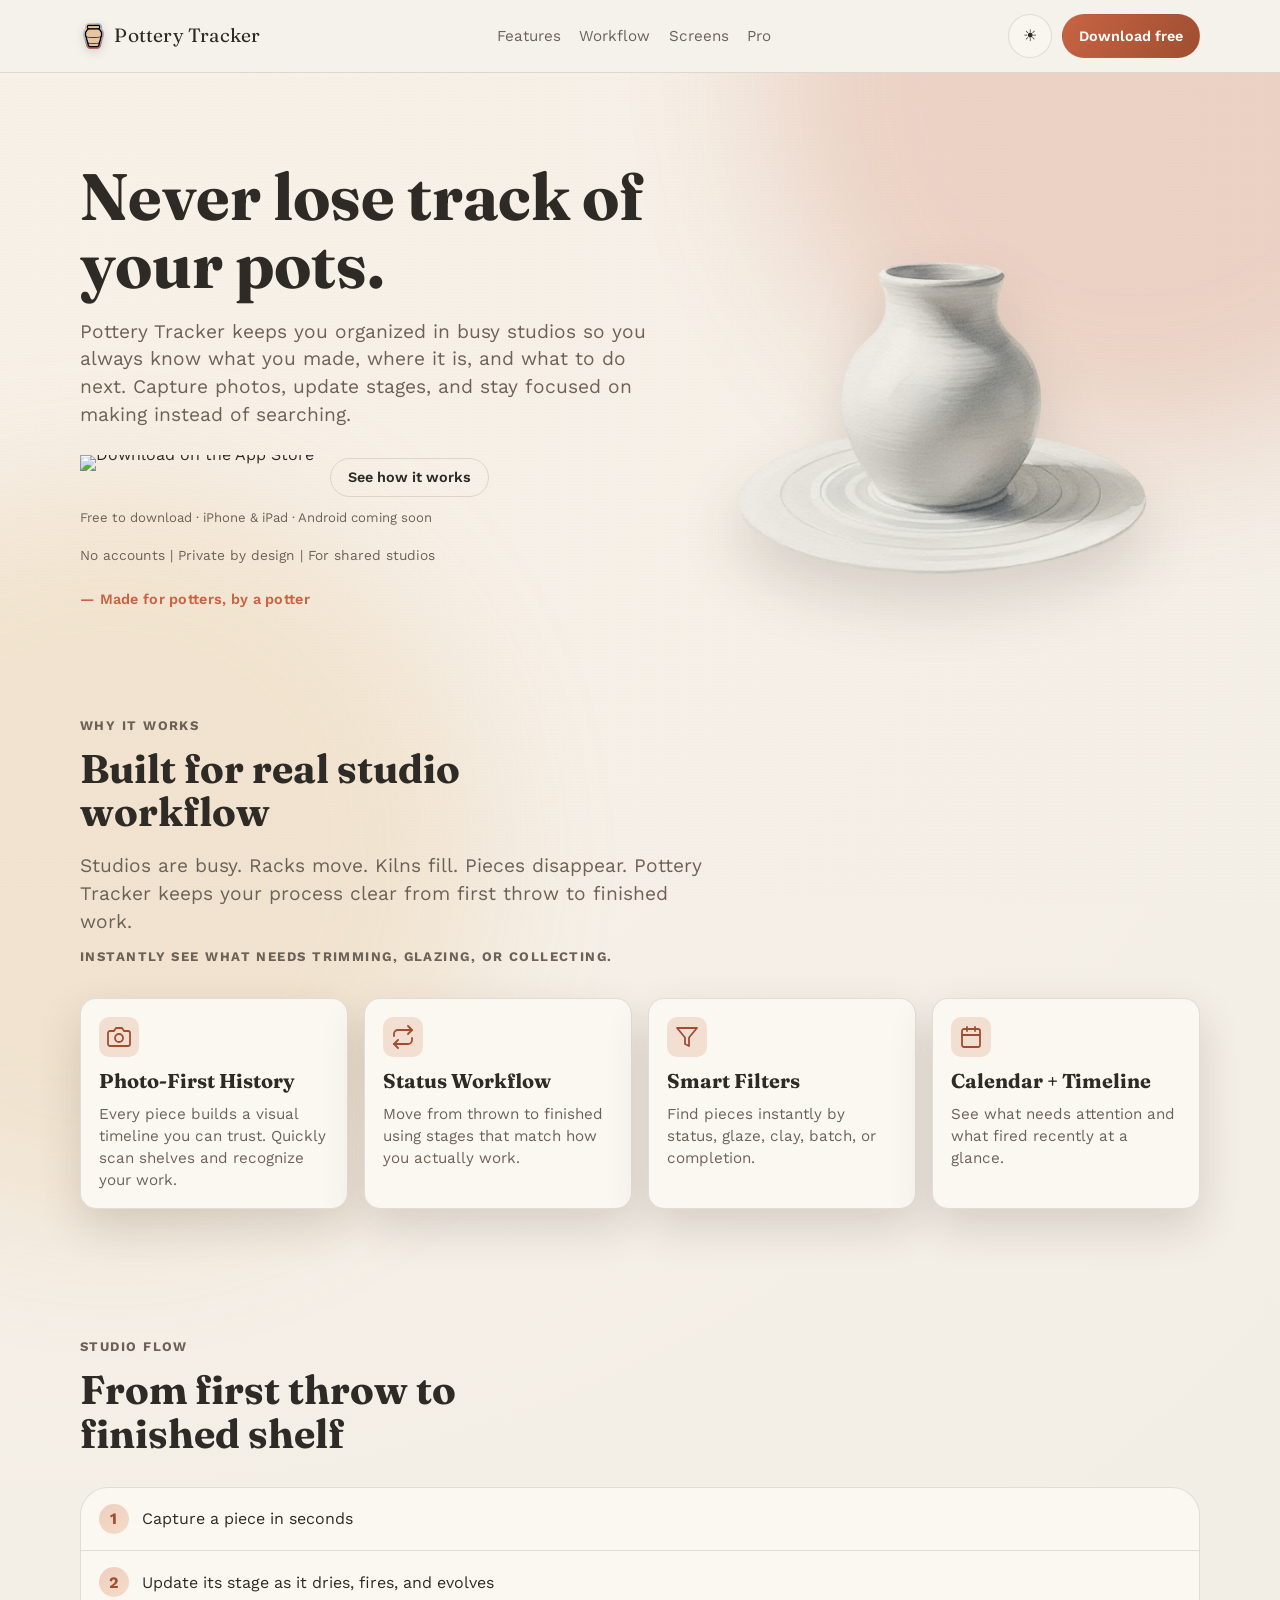
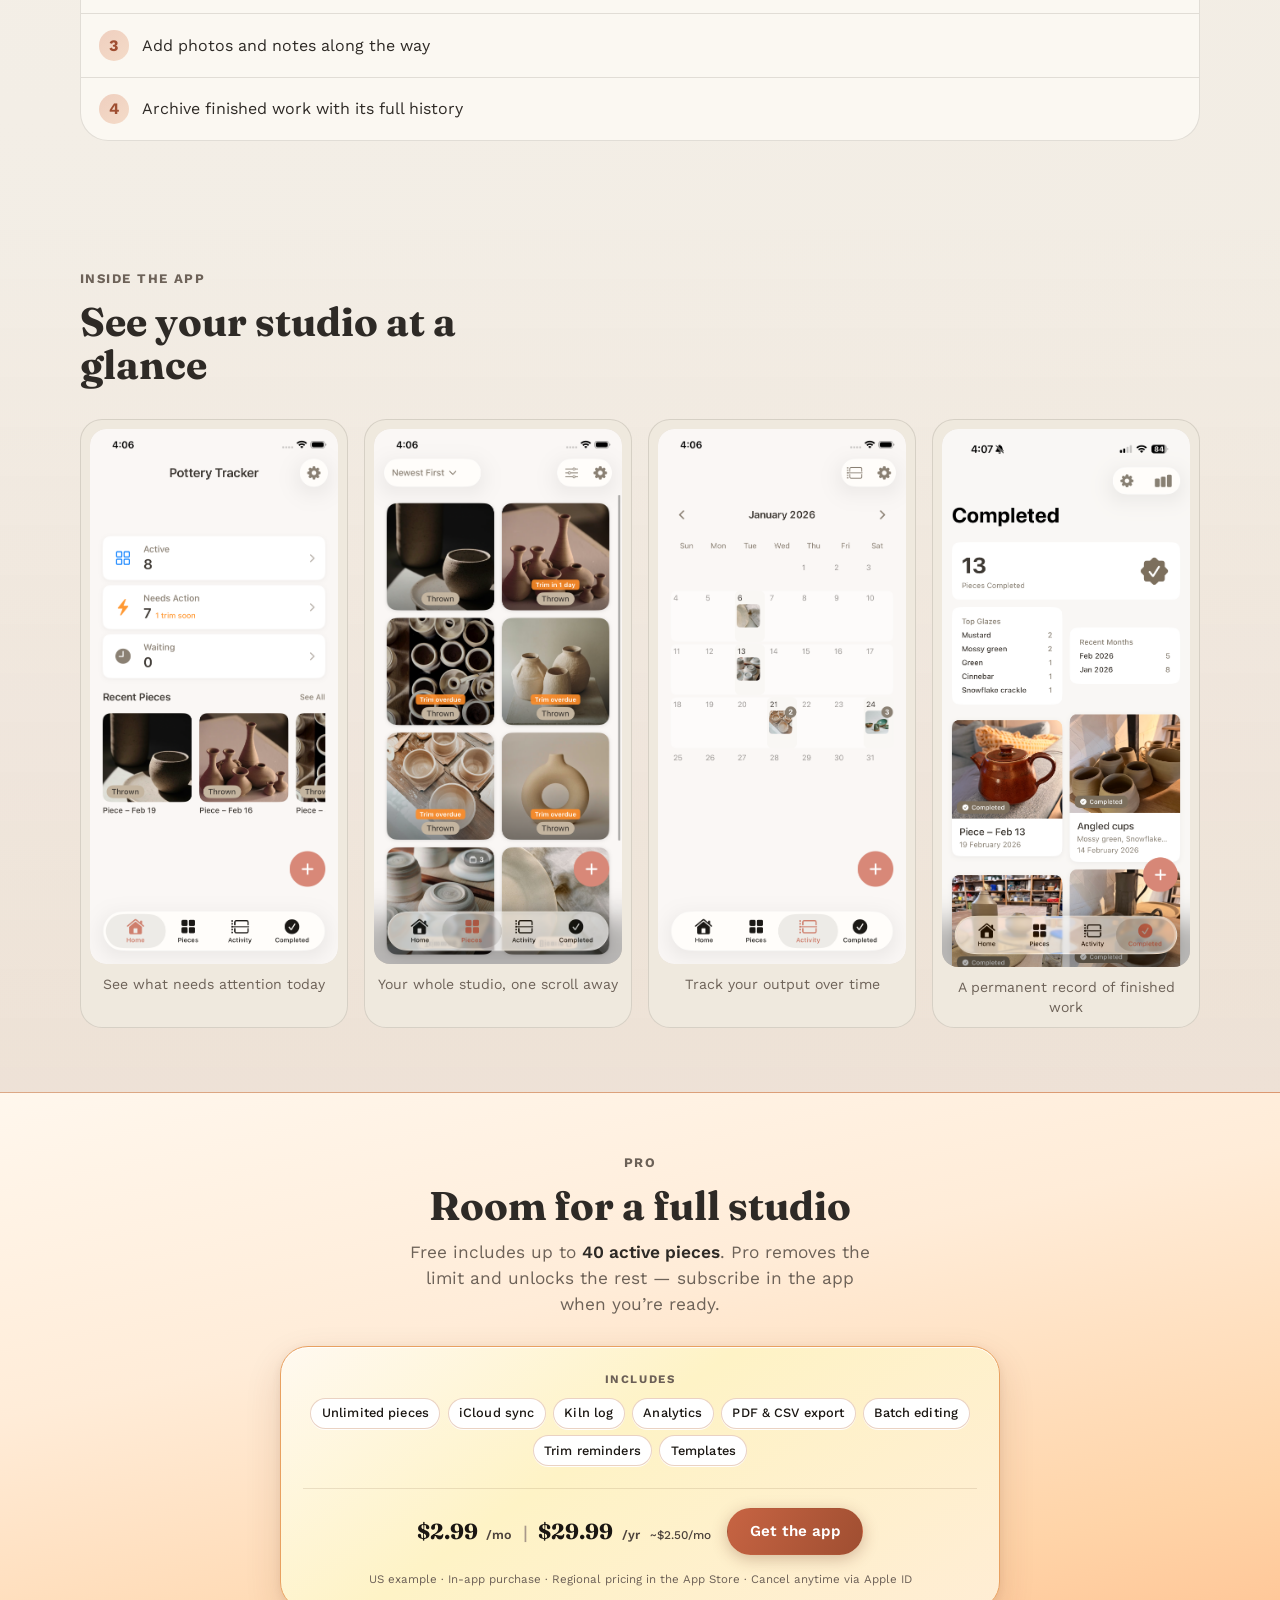
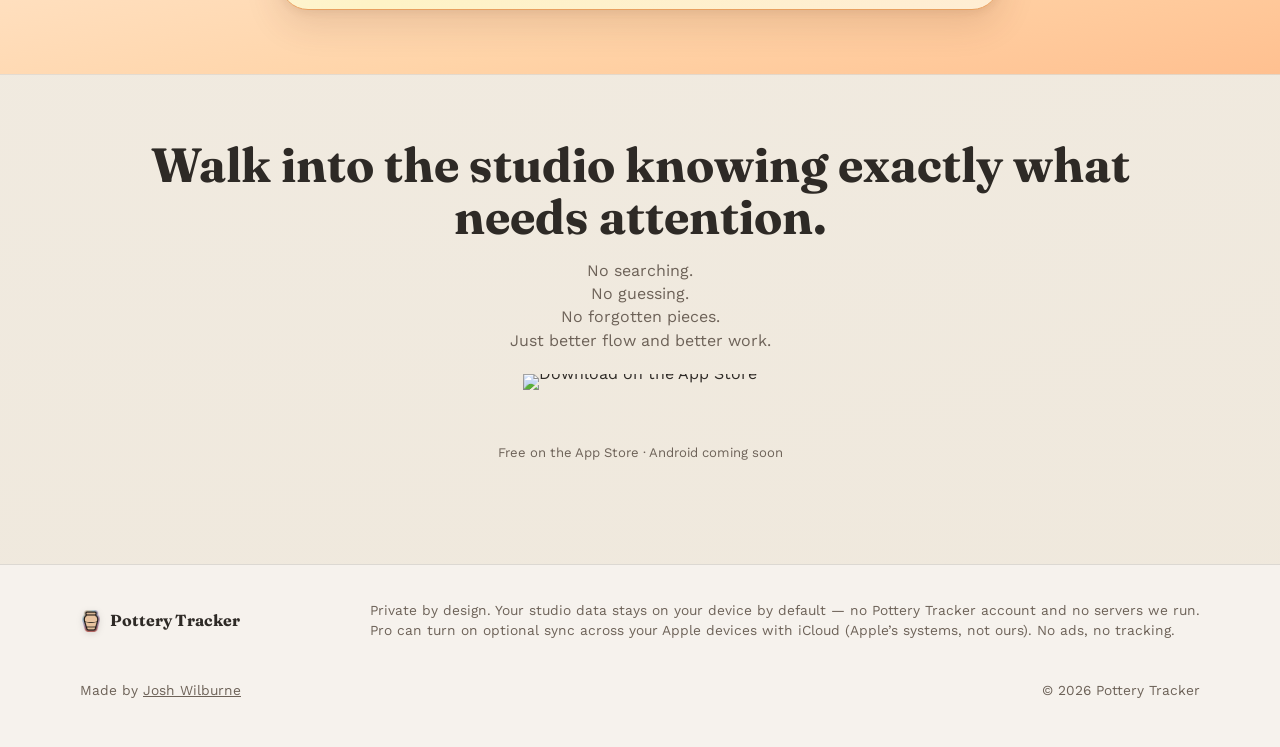
==== commit f49a93c0: "marketing: Pro band layout, mobile header CTA, high-contrast Pro panel Made-with: Cursor" ====
--- a/marketing/index.html
+++ b/marketing/index.html
@@ -49,7 +49,7 @@
         <button id="theme-toggle" class="theme-toggle" type="button" aria-label="Toggle color theme" aria-pressed="false">
           <span class="theme-toggle-icon" aria-hidden="true">◐</span>
         </button>
-        <a href="https://apps.apple.com/us/app/pottery-tracker/id6758213839" class="btn btn-sm" target="_blank" rel="noopener">Download free</a>
+        <a href="https://apps.apple.com/us/app/pottery-tracker/id6758213839" class="btn btn-sm header-store-btn" target="_blank" rel="noopener" aria-label="Download Pottery Tracker free on the App Store"><span class="header-cta-text header-cta-text--full" aria-hidden="true">Download free</span><span class="header-cta-text header-cta-text--short" aria-hidden="true">Download</span></a>
       </div>
     </div>
   </header>
@@ -175,54 +175,37 @@
       </div>
     </section>
 
-    <section id="pro" class="container section section-pro reveal" aria-labelledby="pro-heading">
-      <div class="section-head">
-        <p class="eyebrow">Pottery Tracker Pro</p>
-        <h2 id="pro-heading">When your studio outgrows the basics</h2>
-        <p class="hero-copy pro-lead">
-          Free covers the essentials — up to <strong>40 active pieces</strong> and full photo-first tracking. Pro unlocks unlimited pieces, kiln logging, analytics, exports, batch tools, trim reminders, templates, and optional iCloud sync across your Apple devices.
-        </p>
-      </div>
-      <div class="pro-highlights">
-        <div class="pro-highlight">
-          <h3 class="pro-highlight-title">Studio analytics</h3>
-          <p>Yield, time-in-stage, and glaze trends so you can spot what works.</p>
-        </div>
-        <div class="pro-highlight">
-          <h3 class="pro-highlight-title">Kiln log</h3>
-          <p>Record firings and link pieces to each load — bisque, glaze, and beyond.</p>
-        </div>
-        <div class="pro-highlight">
-          <h3 class="pro-highlight-title">Export &amp; batch</h3>
-          <p>PDF and CSV backups, plus batch edits across multiple pieces at once.</p>
-        </div>
-      </div>
-      <div class="pro-grid">
-        <div class="pro-features card pro-features-card">
-          <h3 class="pro-subhead">Everything in Pro</h3>
-          <ul class="pro-feature-list">
-            <li>Unlimited active pieces</li>
-            <li>Private iCloud library sync</li>
-            <li>Kiln log</li>
-            <li>Studio analytics</li>
-            <li>Export PDF &amp; CSV</li>
-            <li>Batch editing</li>
-            <li>Trim reminders</li>
-            <li>Piece templates</li>
-          </ul>
-        </div>
-        <div class="pro-cta card pro-cta-card">
-          <h3 class="pro-subhead">Pricing &amp; purchase</h3>
-          <p class="pro-price-line" aria-label="Example United States pricing">
-            <span class="pro-price">$2.99</span><span class="pro-price-unit">/mo</span>
-            <span class="pro-price-sep">·</span>
-            <span class="pro-price">$29.99</span><span class="pro-price-unit">/yr</span>
-            <span class="pro-price-hint">(~$2.50/mo)</span>
-          </p>
-          <p class="pro-cta-copy">Subscriptions are an in-app purchase on iPhone and iPad. In Pottery Tracker, open <strong>Settings</strong> and find the <strong>Pottery Tracker Pro</strong> section — or tap any feature marked Pro to see plans.</p>
-          <p class="pro-trial-note">The yearly plan often includes a <strong>7-day free trial</strong> where Apple offers it. Pricing varies by country and may change; the App Store always shows current local price.</p>
-          <a href="https://apps.apple.com/us/app/pottery-tracker/id6758213839" class="btn" target="_blank" rel="noopener">Get the app &amp; upgrade</a>
-          <p class="pro-footnote">Cancel or manage your subscription anytime in Settings → Apple ID → Subscriptions. Restoring purchases works from the paywall if you reinstall.</p>
+    <section id="pro" class="section section-pro reveal" aria-labelledby="pro-heading">
+      <div class="pro-band">
+        <div class="container">
+          <div class="section-head section-head-pro">
+            <p class="eyebrow">Pro</p>
+            <h2 id="pro-heading">Room for a full studio</h2>
+            <p class="pro-tagline">Free includes up to <strong>40 active pieces</strong>. Pro removes the limit and unlocks the rest — subscribe in the app when you&rsquo;re ready.</p>
+          </div>
+          <div class="pro-panel">
+            <p class="pro-panel-label">Includes</p>
+            <div class="pro-chips" role="list" aria-label="Pottery Tracker Pro includes">
+              <span class="pro-chip" role="listitem">Unlimited pieces</span>
+              <span class="pro-chip" role="listitem">iCloud sync</span>
+              <span class="pro-chip" role="listitem">Kiln log</span>
+              <span class="pro-chip" role="listitem">Analytics</span>
+              <span class="pro-chip" role="listitem">PDF &amp; CSV export</span>
+              <span class="pro-chip" role="listitem">Batch editing</span>
+              <span class="pro-chip" role="listitem">Trim reminders</span>
+              <span class="pro-chip" role="listitem">Templates</span>
+            </div>
+            <div class="pro-panel-footer">
+              <div class="pro-price-row" aria-label="Example United States pricing">
+                <span class="pro-price-num">$2.99</span><span class="pro-price-suffix">/mo</span>
+                <span class="pro-price-bar" aria-hidden="true">|</span>
+                <span class="pro-price-num">$29.99</span><span class="pro-price-suffix">/yr</span>
+                <span class="pro-price-eq">~$2.50/mo</span>
+              </div>
+              <a href="https://apps.apple.com/us/app/pottery-tracker/id6758213839" class="btn btn-pro" target="_blank" rel="noopener">Get the app</a>
+              <p class="pro-fineprint">US example · In-app purchase · Regional pricing in the App Store · Cancel anytime via Apple ID</p>
+            </div>
+          </div>
         </div>
       </div>
     </section>
--- a/marketing/styles.css
+++ b/marketing/styles.css
@@ -143,6 +143,11 @@
   display: inline-flex;
   align-items: center;
   gap: 0.65rem;
+  flex-shrink: 0;
+}
+
+.header-cta-text--short {
+  display: none;
 }
 
 .theme-toggle {
@@ -498,153 +503,187 @@
 }
 
 .section-pro {
-  border-top: 1px solid var(--line);
-  padding-top: 3.5rem;
-}
-
-.section-pro .section-head h2 {
-  max-width: 26ch;
-}
-
-.pro-lead {
-  max-width: 62ch;
-  margin-top: 1rem;
-}
-
-.pro-lead strong {
+  padding: 0;
+  text-align: center;
+}
+
+.pro-band {
+  padding: 3.75rem 0 4rem;
+  border-top: 1px solid color-mix(in srgb, var(--brand) 28%, var(--line));
+  border-bottom: 1px solid var(--line);
+  background: linear-gradient(
+    168deg,
+    #fff7ed 0%,
+    #ffecd8 38%,
+    #ffd4a8 78%,
+    #ffc090 100%
+  );
+}
+
+.section-head-pro {
+  margin: 0 auto 1.75rem;
+  max-width: 40rem;
+}
+
+.section-head-pro h2 {
+  max-width: 22ch;
+  margin-left: auto;
+  margin-right: auto;
+}
+
+.section-head-pro .pro-tagline {
+  margin: 0.85rem auto 0;
+  max-width: 42ch;
+  font-size: clamp(0.98rem, 1.6vw, 1.08rem);
+  line-height: 1.5;
+  color: var(--ink-muted);
+}
+
+.section-head-pro .pro-tagline strong {
   color: var(--ink);
   font-weight: 600;
 }
 
-.pro-highlights {
-  display: grid;
-  grid-template-columns: repeat(3, minmax(0, 1fr));
-  gap: 1rem;
-  margin-bottom: 1.75rem;
-}
-
-.pro-highlight {
-  padding: 1rem 1.1rem;
-  border-radius: var(--radius-md);
-  border: 1px solid var(--line);
-  background: color-mix(in srgb, var(--card) 88%, white 12%);
-}
-
-.pro-highlight-title {
-  margin: 0 0 0.4rem;
+.pro-panel {
+  --pro-text: #1a1612;
+  --pro-muted: #4d433c;
+  --pro-soft: #6b5f56;
+
+  max-width: 720px;
+  margin-left: auto;
+  margin-right: auto;
+  padding: 1.5rem 1.35rem 1.35rem;
+  border-radius: var(--radius-lg);
+  border: 1px solid #e8a060;
+  background: linear-gradient(145deg, #fff9f0 0%, #fef3c6 42%, #ffedd4 100%);
+  box-shadow:
+    0 1px 0 rgba(255, 255, 255, 0.95) inset,
+    0 14px 36px rgba(101, 46, 24, 0.14),
+    0 2px 8px rgba(90, 50, 20, 0.08);
+  text-align: center;
+  color: var(--pro-text);
+}
+
+.pro-panel-label {
+  margin: 0 0 0.65rem;
+  font-size: 0.72rem;
+  font-weight: 700;
+  letter-spacing: 0.14em;
+  text-transform: uppercase;
+  color: var(--pro-soft);
+}
+
+.pro-chips {
+  display: flex;
+  flex-wrap: wrap;
+  gap: 0.4rem 0.45rem;
+  margin: 0;
+  padding: 0;
+  list-style: none;
+  justify-content: center;
+}
+
+.pro-chip {
+  display: inline-block;
+  padding: 0.32rem 0.65rem;
+  font-size: 0.8rem;
+  font-weight: 500;
+  letter-spacing: 0.01em;
+  color: var(--pro-text);
+  background: #fff;
+  border: 1px solid rgba(180, 95, 40, 0.28);
+  border-radius: 999px;
+  box-shadow: 0 1px 0 rgba(255, 255, 255, 0.9);
+}
+
+.pro-panel-footer {
+  margin-top: 1.35rem;
+  padding-top: 1.2rem;
+  border-top: 1px solid rgba(90, 50, 20, 0.12);
+  display: flex;
+  flex-wrap: wrap;
+  align-items: center;
+  justify-content: center;
+  gap: 0.75rem 1rem;
+}
+
+.pro-price-row {
+  display: flex;
+  flex-wrap: wrap;
+  align-items: baseline;
+  gap: 0.25rem 0.5rem;
   font-family: var(--font-head);
-  font-size: 1.05rem;
+  font-size: 1.35rem;
   font-weight: 700;
-  color: var(--ink);
-}
-
-.pro-highlight p {
-  margin: 0;
-  font-size: 0.9rem;
-  color: var(--ink-muted);
+  color: var(--pro-text);
+  line-height: 1.2;
+}
+
+.pro-price-num {
+  font-variant-numeric: tabular-nums;
+}
+
+.pro-price-suffix {
+  font-family: var(--font-body);
+  font-size: 0.58em;
+  font-weight: 600;
+  color: var(--pro-muted);
+  margin-left: 0.06em;
+}
+
+.pro-price-bar {
+  color: #a8988a;
+  font-weight: 500;
+  padding: 0 0.15rem;
+  font-family: var(--font-body);
+  font-size: 0.85em;
+}
+
+.pro-price-eq {
+  font-family: var(--font-body);
+  font-size: 0.55em;
+  font-weight: 500;
+  color: var(--pro-muted);
+  margin-left: 0.15rem;
+}
+
+.btn-pro {
+  padding: 0.72rem 1.35rem;
+  font-size: 0.95rem;
+  background: linear-gradient(120deg, var(--brand) 0%, var(--brand-deep) 100%) !important;
+  color: #fff !important;
+  border: 1px solid transparent !important;
+  box-shadow: 0 4px 16px rgba(101, 46, 24, 0.28);
+}
+
+.btn-pro:hover {
+  box-shadow: 0 8px 24px rgba(101, 46, 24, 0.35);
+}
+
+.btn-pro:focus-visible {
+  outline: none;
+  box-shadow: 0 0 0 2px #fef3c6, 0 0 0 4px var(--brand);
+}
+
+.pro-fineprint {
+  flex: 1 1 100%;
+  margin: 0.25rem 0 0;
+  font-size: 0.72rem;
   line-height: 1.45;
-}
-
-.pro-price-line {
-  margin: 0;
-  font-size: 1.15rem;
-  font-weight: 600;
-  color: var(--ink);
-  letter-spacing: -0.02em;
-}
-
-.pro-price {
-  font-variant-numeric: tabular-nums;
-}
-
-.pro-price-unit {
-  font-weight: 600;
-  font-size: 0.92em;
-  color: var(--ink-muted);
-}
-
-.pro-price-sep {
-  color: var(--ink-muted);
-  font-weight: 500;
-  padding: 0 0.35rem;
-}
-
-.pro-price-hint {
-  display: block;
-  margin-top: 0.35rem;
-  font-size: 0.82rem;
-  font-weight: 500;
-  color: var(--ink-muted);
-}
-
-@media (min-width: 721px) {
-  .pro-price-hint {
-    display: inline;
-    margin-top: 0;
-    margin-left: 0.35rem;
-  }
-}
-
-.pro-trial-note {
-  margin: 0;
-  font-size: 0.88rem;
-  color: var(--ink-muted);
-  line-height: 1.45;
-}
-
-.pro-grid {
-  display: grid;
-  grid-template-columns: minmax(0, 1.1fr) minmax(0, 0.9fr);
-  gap: 1rem;
-  align-items: stretch;
-}
-
-.pro-subhead {
-  margin: 0 0 0.85rem;
-  font-family: var(--font-head);
-  font-size: 1.2rem;
-  color: var(--ink);
-}
-
-.pro-features-card .pro-feature-list {
-  margin: 0;
-  padding: 0 0 0 1.2rem;
-  color: var(--ink-muted);
-  font-size: 0.95rem;
-  line-height: 1.55;
-}
-
-.pro-features-card .pro-feature-list li {
-  margin-bottom: 0.4rem;
-}
-
-.pro-features-card .pro-feature-list li:last-child {
-  margin-bottom: 0;
-}
-
-.pro-cta-card {
-  display: flex;
-  flex-direction: column;
-  gap: 0.85rem;
-}
-
-.pro-cta-copy {
-  margin: 0;
-  color: var(--ink-muted);
-  font-size: 0.95rem;
-  line-height: 1.45;
-  flex: 1;
-}
-
-.pro-cta-card .btn {
-  align-self: flex-start;
-}
-
-.pro-footnote {
-  margin: 0;
-  font-size: 0.78rem;
-  color: var(--ink-muted);
-  line-height: 1.45;
+  color: var(--pro-soft);
+  max-width: 38rem;
+  text-align: center;
+}
+
+@media (max-width: 559px) {
+  .pro-panel-footer {
+    flex-direction: column;
+    align-items: center;
+  }
+
+  .pro-price-row {
+    justify-content: center;
+  }
 }
 
 .cta {
@@ -783,6 +822,27 @@
 
 html[data-theme="dark"] .section-screens {
   background: linear-gradient(180deg, transparent 0%, rgba(204, 119, 87, 0.16) 100%);
+}
+
+html[data-theme="dark"] .pro-band {
+  background: linear-gradient(168deg, #1a1410 0%, #261810 45%, #1c1510 100%);
+  border-top-color: var(--line);
+  border-bottom-color: var(--line);
+}
+
+html[data-theme="dark"] .pro-panel {
+  background: linear-gradient(145deg, #fff9f0 0%, #fef3c6 42%, #ffedd4 100%);
+  border-color: #c99554;
+  box-shadow:
+    0 1px 0 rgba(255, 255, 255, 0.95) inset,
+    0 16px 40px rgba(0, 0, 0, 0.35),
+    0 2px 8px rgba(0, 0, 0, 0.2);
+}
+
+html[data-theme="dark"] .pro-chip {
+  background: #fff;
+  border-color: rgba(180, 95, 40, 0.32);
+  color: #1a1612;
 }
 
 html[data-theme="dark"] .site-footer {
@@ -848,6 +908,27 @@
     background: linear-gradient(180deg, transparent 0%, rgba(204, 119, 87, 0.16) 100%);
   }
 
+  html:not([data-theme="light"]) .pro-band {
+    background: linear-gradient(168deg, #1a1410 0%, #261810 45%, #1c1510 100%);
+    border-top-color: var(--line);
+    border-bottom-color: var(--line);
+  }
+
+  html:not([data-theme="light"]) .pro-panel {
+    background: linear-gradient(145deg, #fff9f0 0%, #fef3c6 42%, #ffedd4 100%);
+    border-color: #c99554;
+    box-shadow:
+      0 1px 0 rgba(255, 255, 255, 0.95) inset,
+      0 16px 40px rgba(0, 0, 0, 0.35),
+      0 2px 8px rgba(0, 0, 0, 0.2);
+  }
+
+  html:not([data-theme="light"]) .pro-chip {
+    background: #fff;
+    border-color: rgba(180, 95, 40, 0.32);
+    color: #1a1612;
+  }
+
   html:not([data-theme="light"]) .site-footer {
     background: color-mix(in srgb, var(--bg) 82%, black 18%);
   }
@@ -893,14 +974,6 @@
   .feature-grid,
   .screen-grid {
     grid-template-columns: repeat(2, minmax(0, 1fr));
-  }
-
-  .pro-grid {
-    grid-template-columns: 1fr;
-  }
-
-  .pro-highlights {
-    grid-template-columns: 1fr;
   }
 }
 
@@ -952,7 +1025,27 @@
   }
 
   .header-cta {
-    gap: 0.4rem;
+    gap: 0.35rem;
+  }
+
+  .header-cta-text--full {
+    display: none;
+  }
+
+  .header-cta-text--short {
+    display: inline;
+  }
+
+  .header-store-btn.btn-sm {
+    padding: 0.42rem 0.65rem;
+    font-size: 0.78rem;
+    font-weight: 600;
+    line-height: 1.2;
+    white-space: nowrap;
+  }
+
+  .pro-band {
+    padding: 3rem 0 3.25rem;
   }
 
   .hero {
